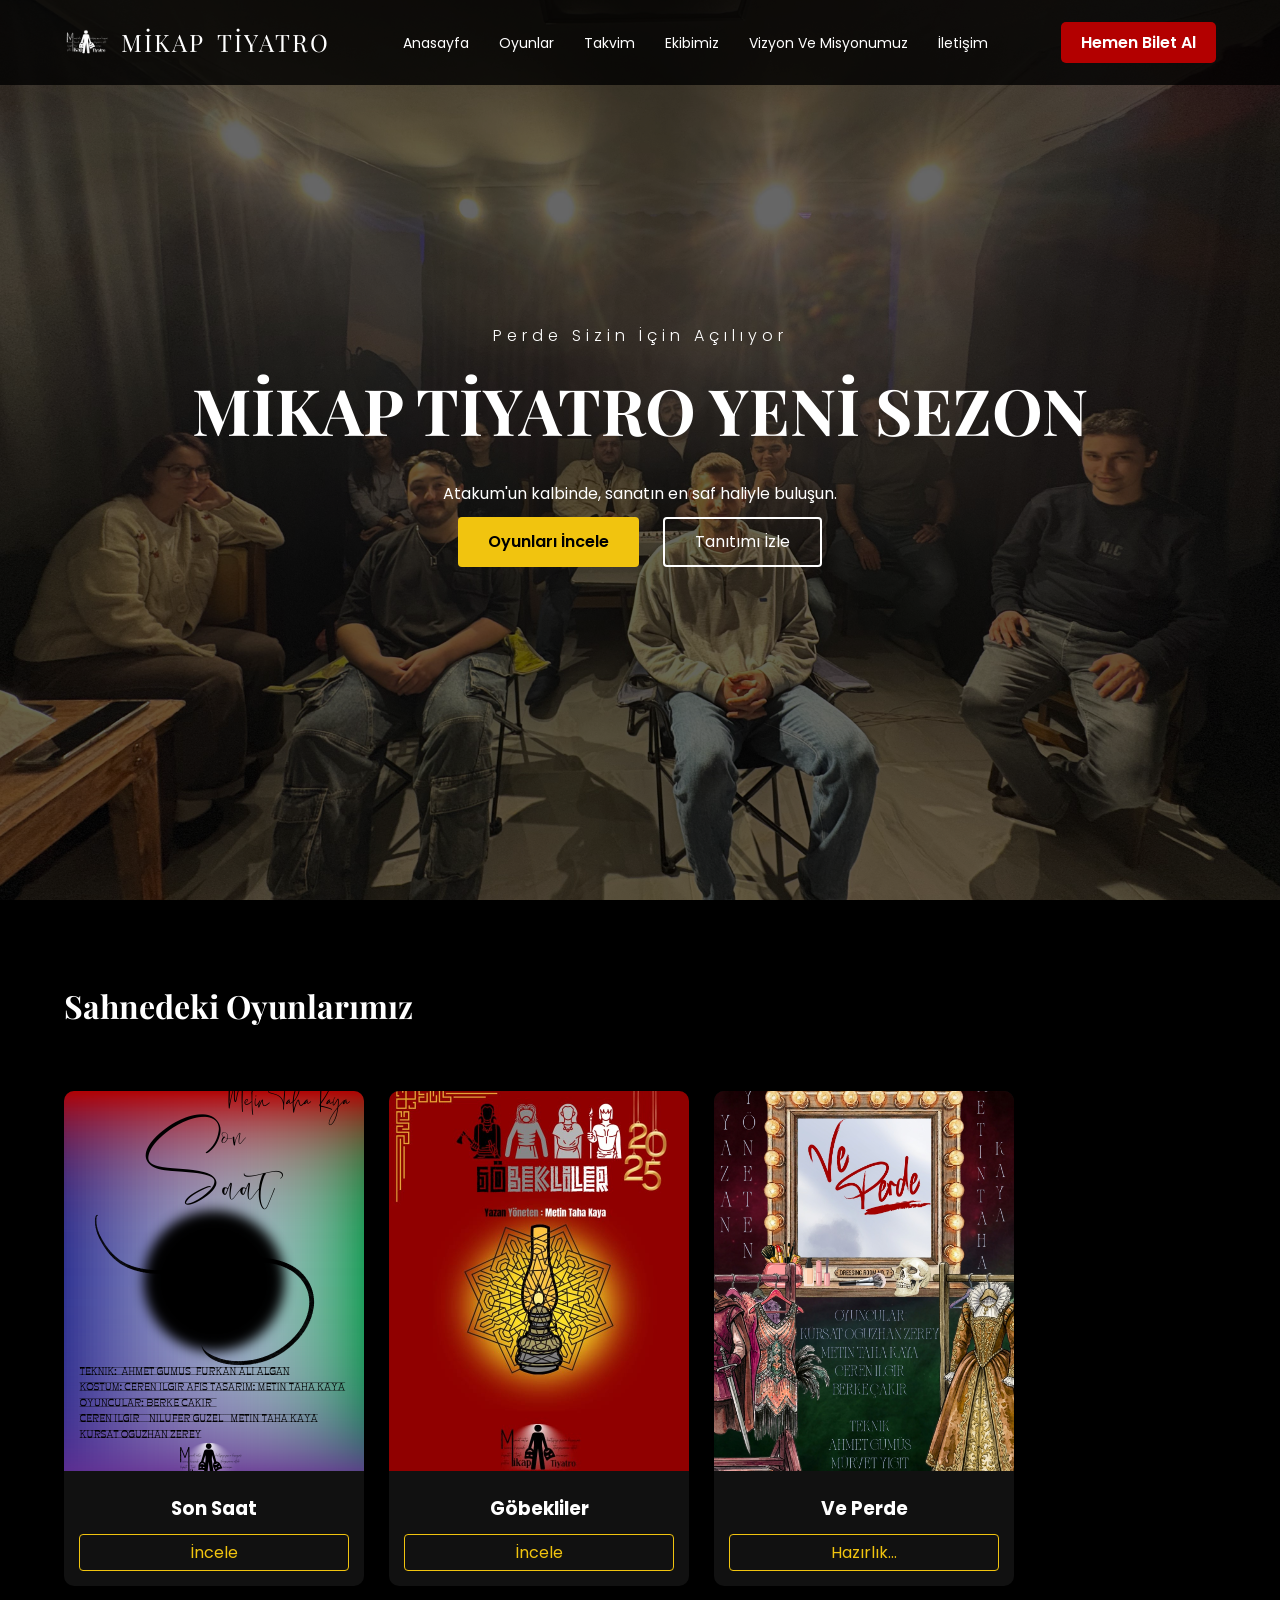
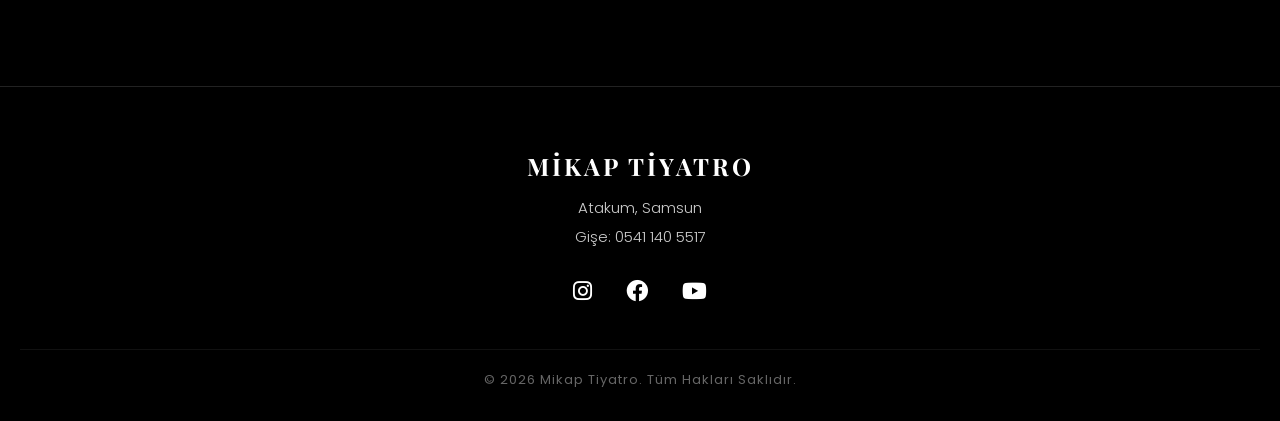
==== index.html @ 6a2a5370 "Add files via upload" ====
<!DOCTYPE html>
<html lang="tr">
<head>
    <link rel="icon" type="image/png" href="logo.jpeg">
    <meta charset="UTF-8">
    <meta name="viewport" content="width=device-width, initial-scale=1.0">
    <title>Mikap Tiyatro | Sahne Sizin</title>
    <link rel="stylesheet" href="style.css">

<link rel="stylesheet" href="style.css?v=1.2">
    <link href="https://fonts.googleapis.com/css2?family=Playfair+Display:wght@700&family=Poppins:wght@300;400;600&display=swap" rel="stylesheet">
<link rel="stylesheet" href="https://cdnjs.cloudflare.com/ajax/libs/font-awesome/6.0.0/css/all.min.css">
<link rel="manifest" href="manifest.json">
<meta name="theme-color" content="#b30000">

<script>
  if ('service worker' in navigator) {
    navigator.serviceWorker.register('sw.js');
  }
</script>
</head>
<body>

    <header>
        <nav class="navbar">
            <div class="logo">
    <img src="logo.png" alt="Mikap Tiyatro Logo" class="nav-logo">
    <span class="m-logo">MİKAP</span> <span>TİYATRO</span>
</div>
            <ul class="nav-links">
                <li><a href="#">Anasayfa</a></li>
                <li><a href="#oyunlar">Oyunlar</a></li>
                <li><a href="takvim.html">Takvim</a></li>
                <li><a href="ekip.html">Ekibimiz</a></li>
               <li><a href="misyon-vizyon.html">Vizyon Ve Misyonumuz</a></li>
                <li><a href="iletisim.html">İletişim</a></li>
            </ul>
            <a href="https://biletinial.com/tr-tr/tiyatro/son-saat" class="btn-ticket-red">Hemen Bilet Al</a>
        </nav>
    </header>

    <section class="hero">
    <div class="hero-slider">
        <div class="slide active" style="background-image: url('afis3.JPEG');"></div>
        <div class="slide" style="background-image: url('afis1.JPEG');"></div>
        <div class="slide" style="background-image: url('afis2.JPEG');"></div>
        <div class="slide" style="background-image: url('afis4.JPEG');"></div>
        <div class="slide" style="background-image: url('afis5.JPEG');"></div>
        
        <div class="slider-overlay"></div>
    </div>

    <div class="hero-content">
        <h4>Perde Sizin İçin Açılıyor</h4>
        <h1>MİKAP TİYATRO YENİ SEZON</h1>
        <p>Atakum'un kalbinde, sanatın en saf haliyle buluşun.</p>
        <div class="hero-btns">
            <a href="#oyunlar" class="btn-yellow">Oyunları İncele</a>
            <a href="https://www.youtube.com/watch?v=IDrZ6-iegOY" target="_blank" class="btn-outline">Tanıtımı İzle</a>
        </div>
    </div>
</section>

    <section id="oyunlar" class="plays-section">
        <h2>Sahnedeki Oyunlarımız</h2>
        <div class="plays-container">
            <div class="play-card">
                <img src="sonsaat.png" alt="Oyun Afişi">
                <div class="play-info">
                    <h3>Son Saat</h3>
                    <a href="oyun1.html" target="_blank" class="btn-buy">İncele</a>
                </div>
            </div>
            <div class="play-card">
                <img src="gobekliler.jpeg" alt="Oyun Afişi">
                <div class="play-info">
                    <h3>Göbekliler</h3>
                    <a href="oyun2.html" class="btn-buy">İncele</a>
                </div>
            </div>
             <div class="play-card">
                <img src="veperde.jpeg" alt="Oyun Afişi">
                <div class="play-info">
                    <h3>Ve Perde</h3>
                    <a href="#" class="btn-buy">Hazırlık...</a>
                </div>
            </div>
            </div>
    </section>
<footer class="main-footer">
    <div class="footer-content">
        <h2 class="footer-logo">MİKAP TİYATRO</h2>
        <p class="footer-location">Atakum, Samsun</p>
        <p class="footer-contact">Gişe: 0541 140 5517</p>
        
        <div class="social-icons">
            <a href="https://instagram.com/mikaptiyatro"><i class="fab fa-instagram"></i></a>
            <a href="#"><i class="fab fa-facebook"></i></a>
            <a href="https://www.youtube.com/channel/UChvmHVL0fiUs_D_U11OLJiw"><i class="fab fa-youtube"></i></a>
        </div>

        <div class="footer-bottom">
            <p>&copy; 2026 Mikap Tiyatro. Tüm Hakları Saklıdır.</p>
        </div>
    </div>
</footer>
<script>
    // Slider motorunu başlatalım
    const slides = document.querySelectorAll('.hero-slider .slide');
    let currentSlideIndex = 0;
    const slideIntervalTime = 5000; // Her 5 saniyede bir değişim

    function changeSlide() {
        // 1. Mevcut resmi sahneden çek (active sınıfını kaldır)
        slides[currentSlideIndex].classList.remove('active');
        
        // 2. Bir sonraki resmin sırasını belirle
        currentSlideIndex = (currentSlideIndex + 1) % slides.length;
        
        // 3. Yeni resmi sahneye al (active sınıfını ekle)
        slides[currentSlideIndex].classList.add('active');
    }

    // Zamanlayıcıyı kur
    if (slides.length > 0) {
        setInterval(changeSlide, slideIntervalTime);
    }
</script>
</body>
</html>
---- style.css ----
/* Genel Ayarlar */
* {
    margin: 0;
    padding: 0;
    box-sizing: border-box;
}

body {
    background-color: #000;
    color: #fff;
    font-family: 'Poppins', sans-serif;
    line-height: 1.6;
    overflow-x: hidden;
}

/* Navbar */
.navbar {
    display: flex;
    justify-content: space-between;
    align-items: center;
    padding: 20px 5%;
    position: fixed;
    width: 100%;
    top: 0;
    z-index: 1000;
    background: rgba(0, 0, 0, 0.8);
}

.logo {
    display: flex;
    align-items: center; /* Logo ve yazıyı dikeyde ortalar */
    gap: 12px; /* Logo ile yazı arasındaki boşluk */
    font-family: 'Playfair Display', serif;
    font-size: 24px;
    letter-spacing: 2px;
}

.nav-logo {
    height: 45px; /* Logonun büyüklüğünü buradan ayarlayabilirsin */
    width: auto; /* Oranı korur */
    object-fit: contain;
}

.logo span { color: #ffffff; } /* Kırmızı vurgu */

.nav-links {
    display: flex;
    list-style: none;
}

.nav-links li a {
    color: #fff;
    text-decoration: none;
    margin: 0 15px;
    font-size: 14px;
    transition: 0.3s;
}

.nav-links li a:hover { color: #f1c40f; }

.btn-ticket-red {
    background: #b30000;
    color: #fff;
    padding: 8px 20px;
    text-decoration: none;
    border-radius: 5px;
    font-weight: 600;
}

/* Hero Section */
/* --- GÜNCEL HERO SLIDER STİLLERİ --- */

.hero {
    position: relative;
    width: 100%;
    height: 100vh; /* Tam ekran yükseklik */
    display: flex;
    align-items: center;
    justify-content: center;
    text-align: center;
    overflow: hidden; /* Resim taşmalarını gizle */
    background-color: #000; /* Resim yüklenene kadar siyah */
}

/* Slider Kapsayıcısı */
.hero-slider {
    position: absolute;
    top: 0;
    left: 0;
    width: 100%;
    height: 100%;
    z-index: 1; 
}

/* Tekil Slider Resimleri */
.slide {
    position: absolute;
    top: 0;
    left: 0;
    width: 100%;
    height: 100%;
    background-size: cover;
    background-position: center;
    background-repeat: no-repeat;
    opacity: 0; /* Başlangıçta hepsi gizli */
    transition: opacity 1.5s ease-in-out; /* Yumuşak geçiş efekti */
}

/* Aktif Olan Resim (Görünür) */
.slide.active {
    opacity: 1;
}

/* Soluklaştırma / Karartma Overlay (Yazı Netliği İçin Kritik) */
.slider-overlay {
    position: absolute;
    top: 0;
    left: 0;
    width: 100%;
    height: 100%;
    background-color: rgba(0, 0, 0, 0.6);
    z-index: 2; 
}

/* Ön Plandaki İçerik */
.hero-content {
    position: relative;
    z-index: 3; 
    color: #fff;
    padding: 0 20px;
}
/* Diğer yazı ve buton stilleri aynı kalabilir... */

.hero-content h4 {
    font-weight: 300;
    letter-spacing: 5px;
    margin-bottom: 10px;
}

.hero-content h1 {
    font-family: 'Playfair Display', serif;
    font-size: clamp(2rem, 8vw, 4rem);
    margin-bottom: 20px;
}

.hero-btns .btn-yellow {
    background: #f1c40f;
    color: #000;
    padding: 12px 30px;
    text-decoration: none;
    font-weight: 600;
    display: inline-block;
    margin: 10px;
    border-radius: 4px;
}

.hero-btns .btn-outline {
    border: 2px solid #fff;
    color: #fff;
    padding: 10px 30px;
    text-decoration: none;
    display: inline-block;
    margin: 10px;
    border-radius: 4px;
}

.plays-container {
    display: flex;
    overflow-x: auto; /* Yatay kaydırmayı açar */
    scroll-snap-type: x mandatory; /* Kartların "tak" diye yerine oturmasını sağlar */
    gap: 20px;
    padding: 20px 0;
}

.play-card {
    scroll-snap-align: start; /* Kaydırırken kartın başında durur */
    flex: 0 0 300px; /* Kart genişliğini sabit tutar, sıkıştırmaz */
}

/* Oyunlar Bölümü (Yatay Kaydırma) */
.plays-section {
    padding: 80px 5%;
}

.plays-section h2 {
    font-family: 'Playfair Display', serif;
    margin-bottom: 40px;
    font-size: 32px;
}

.plays-container {
    display: flex;
    overflow-x: auto; /* Yatay kaydırma */
    gap: 25px;
    padding-bottom: 20px;
}

.plays-container::-webkit-scrollbar {
    height: 5px;
}

.plays-container::-webkit-scrollbar-thumb {
    background: #f1c40f;
    border-radius: 10px;
}

.play-card {
    min-width: 280px;
    background: #111;
    border-radius: 10px;
    overflow: hidden;
    transition: transform 0.3s;
}

.play-card:hover { transform: translateY(-10px); }

.play-card img {
    width: 100%;
    height: 380px;
    object-fit: cover;
}

.play-info {
    padding: 15px;
    text-align: center;
}

.btn-buy {
    display: block;
    margin-top: 10px;
    color: #f1c40f;
    text-decoration: none;
    border: 1px solid #f1c40f;
    padding: 5px;
    border-radius: 4px;
}

/* Mobil Uyumluluk */
@media (max-width: 768px) {
    .nav-links, .btn-ticket-red { display: none; } /* Mobil menü için JS gerekecek */
    .hero-content h1 { font-size: 2.5rem; }
}

/* Footer Tasarımı */
.main-footer {
    background-color: #000;
    color: #fff;
    padding: 60px 20px 30px;
    text-align: center;
    border-top: 1px solid #222; /* Hafif bir ayrım çizgisi */
}

.footer-logo {
    font-family: 'Playfair Display', serif;
    font-size: 24px;
    letter-spacing: 3px;
    margin-bottom: 10px;
}

.footer-location, .footer-contact {
    font-size: 15px;
    font-weight: 300;
    margin-bottom: 5px;
    color: #ccc;
}

.social-icons {
    margin: 25px 0;
}

.social-icons a {
    color: #fff;
    font-size: 22px;
    margin: 0 15px;
    transition: color 0.3s ease;
}

.social-icons a:hover {
    color: #f1c40f; /* Üzerine gelince sarı yanar */
}

.footer-bottom {
    margin-top: 40px;
    padding-top: 20px;
    border-top: 1px solid #111;
}

.footer-bottom p {
    font-size: 13px;
    color: #666;
    letter-spacing: 1px;
}

/* Küçük Ekranlar İçin Düzenleme */
@media (max-width: 600px) {
    .footer-logo { font-size: 20px; }
    .social-icons a { font-size: 18px; margin: 0 10px; }
}

/* Takvim Sayfası Özel Stilleri */

.page-header {
    height: 40vh;
    background: url('https://images.unsplash.com/photo-1507676184212-d03ab07a01bf?q=80&w=1920') center/cover;
    display: flex;
    align-items: center;
    justify-content: center;
    text-align: center;
    margin-top: 60px;
}

.header-overlay {
    background: rgba(0,0,0,0.7);
    width: 100%;
    height: 100%;
    display: flex;
    flex-direction: column;
    justify-content: center;
}

.page-header h1 {
    font-family: 'Playfair Display', serif;
    font-size: 3rem;
    color: #f1c40f;
}

.calendar-section {
    padding: 60px 10%;
    background: #050505;
}

.calendar-container {
    max-width: 900px;
    margin: 0 auto;
}

.calendar-item {
    display: flex;
    align-items: center;
    background: #111;
    margin-bottom: 20px;
    padding: 20px;
    border-radius: 8px;
    border-left: 4px solid #f1c40f;
    transition: 0.3s;
}

.calendar-item:hover {
    transform: scale(1.02);
    background: #1a1a1a;
}

.event-date {
    display: flex;
    flex-direction: column;
    align-items: center;
    min-width: 80px;
    border-right: 1px solid #333;
    margin-right: 30px;
}

.event-date .day {
    font-size: 32px;
    font-weight: 700;
    color: #f1c40f;
}

.event-date .month {
    font-size: 14px;
    letter-spacing: 2px;
    color: #888;
}

.event-details {
    flex-grow: 1;
}

.event-details h3 {
    font-family: 'Playfair Display', serif;
    font-size: 22px;
    margin-bottom: 5px;
}

.event-details p {
    font-size: 14px;
    color: #aaa;
}

.event-details i {
    color: #f1c40f;
    margin-right: 5px;
}

.btn-buy-small {
    background: #f1c40f;
    color: #000;
    text-decoration: none;
    padding: 8px 20px;
    border-radius: 4px;
    font-weight: 600;
    font-size: 14px;
}

.sold-out {
    color: #666;
    font-style: italic;
    border: 1px solid #333;
    padding: 8px 20px;
    border-radius: 4px;
}

.active-link {
    color: #f1c40f !important;
    border-bottom: 1px solid #f1c40f;
}

/* Mobil Düzenleme */
@media (max-width: 768px) {
    .calendar-item {
        flex-direction: column;
        text-align: center;
    }
    .event-date {
        border-right: none;
        border-bottom: 1px solid #333;
        margin-right: 0;
        margin-bottom: 15px;
        padding-bottom: 10px;
    }
    .event-action {
        margin-top: 20px;
        width: 100%;
    }
    .btn-buy-small {
        display: block;
    }
}

/* Canlı Saat Paneli Stilleri */
.live-clock {
    margin-top: 25px;
    padding: 15px;
    background: rgba(255, 255, 255, 0.05); /* Çok hafif şeffaf beyaz */
    border-radius: 12px;
    display: inline-block;
    backdrop-filter: blur(5px); /* Arka planı hafif bulandırır, premium durur */
    border: 1px solid rgba(241, 196, 15, 0.2);
}

#current-time {
    font-size: 2.5rem;
    font-weight: 600;
    color: #f1c40f; /* Mikap Altın Sarısı */
    letter-spacing: 3px;
    line-height: 1;
    text-shadow: 0 0 15px rgba(241, 196, 15, 0.4);
}

#current-date {
    font-size: 0.9rem;
    color: #fff;
    text-transform: uppercase;
    letter-spacing: 2px;
    margin-top: 8px;
    opacity: 0.8;
}

/* Mobilde saati biraz küçültelim */
@media (max-width: 768px) {
    #current-time { font-size: 1.8rem; }
    #current-date { font-size: 0.8rem; }
}

/* Ekip Sayfası Stilleri */

.team-section {
    padding: 80px 10%;
    background: #000;
}

.section-title {
    font-family: 'Playfair Display', serif;
    color: #f1c40f;
    font-size: 28px;
    margin: 40px 0 30px;
    padding-left: 15px;
    border-left: 4px solid #b30000; /* Kırmızı vurgu */
}

.team-grid {
    display: grid;
    grid-template-columns: repeat(auto-fill, minmax(250px, 1fr));
    gap: 30px;
}

.team-member {
    background: #111;
    border-radius: 10px;
    overflow: hidden;
    transition: 0.3s;
    text-align: center;
}

.member-img {
    position: relative;
    height: 320px;
    overflow: hidden;
}

.member-img img {
    width: 100%;
    height: 100%;
    object-fit: cover;
    transition: 0.5s;
    filter: grayscale(40%); /* Hafif sanatsal gri ton */
}

.team-member:hover .member-img img {
    transform: scale(1.1);
    filter: grayscale(0%); /* Üzerine gelince canlanır */
}

/* Fotoğraf Üzerindeki Sosyal Medya Katmanı */
.social-overlay {
    position: absolute;
    top: 0; left: 0;
    width: 100%; height: 100%;
    background: rgba(0, 0, 0, 0.6);
    display: flex;
    align-items: center;
    justify-content: center;
    opacity: 0;
    transition: 0.3s;
}

.member-img:hover .social-overlay {
    opacity: 1;
}

.social-overlay i {
    color: #f1c40f;
    font-size: 30px;
    transform: translateY(20px);
    transition: 0.4s;
}

.member-img:hover .social-overlay i {
    transform: translateY(0);
}

.member-info {
    padding: 20px;
}

.member-info h3 {
    font-family: 'Playfair Display', serif;
    font-size: 20px;
    margin-bottom: 5px;
}

.member-info span {
    font-size: 14px;
    color: #888;
    text-transform: uppercase;
    letter-spacing: 1px;
}

/* Başlık Görseli için Özel Arka Plan */
.team-header {
    background: url('https://images.unsplash.com/photo-1511671782779-c97d3d27a1d4?q=80&w=1920') center/cover !important;
}

/* Galeri Filtreleme Stilleri */
.filter-wrapper {
    text-align: center;
    margin: 40px 0;
}

.filter-btn {
    background: transparent;
    border: 1px solid #333;
    color: #fff;
    padding: 10px 25px;
    margin: 5px;
    cursor: pointer;
    font-family: 'Poppins', sans-serif;
    transition: 0.3s;
    border-radius: 30px;
    font-size: 14px;
}

.filter-btn.active, .filter-btn:hover {
    background: #f1c40f;
    color: #000;
    border-color: #f1c40f;
}

.gallery-grid {
    display: grid;
    grid-template-columns: repeat(auto-fill, minmax(300px, 1fr));
    gap: 20px;
    padding: 0 10%;
    margin-bottom: 80px;
}

.gallery-item {
    position: relative;
    overflow: hidden;
    border-radius: 8px;
    height: 250px;
    transition: opacity 0.4s ease;
}

.gallery-item img {
    width: 100%;
    height: 100%;
    object-fit: cover;
    transition: 0.5s;
    cursor: pointer;
}

.gallery-item:hover img {
    transform: scale(1.1);
}

/* Sayfa Başlığı Arka Planı */
.gallery-header {
    background: url('https://images.unsplash.com/photo-1492684223066-81342ee5ff30?q=80&w=1920') center/cover !important;
}
/* Lightbox Genel Kutu */
.lightbox {
    display: none; /* Başlangıçta gizli */
    position: fixed;
    z-index: 9999;
    top: 0; left: 0;
    width: 100%; height: 100%;
    background: rgba(0, 0, 0, 0.95); /* Çok koyu arka plan */
    align-items: center;
    justify-content: center;
    backdrop-filter: blur(10px);
}

.lightbox-content {
    max-width: 80%;
    max-height: 80%;
    display: flex;
    justify-content: center;
}

.lightbox-content img {
    width: 100%;
    height: auto;
    object-fit: contain;
    border: 3px solid #f1c40f; /* Altın çerçeve */
    box-shadow: 0 0 30px rgba(0,0,0,0.5);
}

/* Kapatma Butonu */
.close-btn {
    position: absolute;
    top: 30px; right: 40px;
    color: #fff;
    font-size: 50px;
    cursor: pointer;
    transition: 0.3s;
}

.close-btn:hover { color: #f1c40f; }

/* Sağ-Sol Navigasyon Butonları */
.nav-btn {
    position: absolute;
    background: rgba(255, 255, 255, 0.1);
    color: white;
    border: none;
    padding: 20px;
    font-size: 30px;
    cursor: pointer;
    border-radius: 50%;
    transition: 0.3s;
}

.nav-btn:hover { background: #f1c40f; color: #000; }

.prev { left: 5%; }
.next { right: 5%; }

/* Mobilde butonları küçült */
@media (max-width: 768px) {
    .nav-btn { padding: 10px; font-size: 20px; }
    .lightbox-content { max-width: 95%; }
}
/* İLETİŞİM SAYFASI TAMİR EDİLMİŞ VE ŞIK VERSİYON */
.contact-main {
    padding: 120px 8% 80px;
    background: #000;
    min-height: 100vh;
}

.contact-header {
    text-align: center;
    margin-bottom: 50px;
}

.contact-header h1 {
    font-family: 'Playfair Display', serif;
    font-size: 2.2rem;
    color: #fff;
    letter-spacing: 2px;
}

.contact-container {
    display: grid; /* Flex yerine Grid kullanarak daha kontrollü bir hizalama sağlıyoruz */
    grid-template-columns: 1.2fr 1fr;
    gap: 60px;
    max-width: 1100px;
    margin: 0 auto;
    align-items: start;
}

/* Form Kartı Tamiri */
.contact-form-card {
    background: #111;
    padding: 35px;
    border-radius: 15px;
    border: 1px solid #222;
}

.contact-form-card h2 {
    color: #f1c40f;
    font-size: 1.5rem;
    margin-bottom: 25px;
    font-family: 'Playfair Display', serif;
}

/* Etiketlerin ve Inputların Üst Üste Düzgün Durması İçin */
.form-group {
    margin-bottom: 20px;
    display: flex;
    flex-direction: column; /* Etiket üstte, kutu altta olacak şekilde zorluyoruz */
    text-align: left;
}

.form-group label {
    font-size: 13px;
    color: #f1c40f;
    margin-bottom: 8px;
    font-weight: 500;
    letter-spacing: 0.5px;
}

.form-group input, 
.form-group textarea {
    width: 100%;
    padding: 12px;
    background: #050505;
    border: 1px solid #333;
    border-radius: 6px;
    color: #fff;
    font-family: 'Poppins', sans-serif;
    box-sizing: border-box; /* Padding'in kutuyu büyütmesini engeller */
}

.btn-send {
    width: 100%;
    padding: 14px;
    background: #ff1e56;
    color: #fff;
    border: none;
    border-radius: 6px;
    font-weight: 600;
    cursor: pointer;
    transition: 0.3s;
    text-transform: uppercase;
}

/* Sağ Panel Bilgiler */
.contact-info-panel {
    display: flex;
    flex-direction: column;
    gap: 25px;
}

.info-item {
    display: flex;
    gap: 15px;
}

.info-item i {
    color: #f1c40f;
    font-size: 20px;
}

.info-item h3 {
    font-size: 16px;
    color: #fff;
    margin-bottom: 4px;
}

.info-item p {
    color: #888;
    font-size: 14px;
}

/* Harita Tamiri */
.map-container {
    margin-top: 20px;
    border-radius: 12px;
    overflow: hidden;
    height: 280px;
    border: 1px solid #222;
}

/* Mobil İçin Otomatik Düzenleme */
@media (max-width: 850px) {
    .contact-container {
        grid-template-columns: 1fr;
        gap: 40px;
    }
}

/* --- MOBİL İÇİN KATMANLI GÖRÜNÜM (MAX 768PX) --- */
@media (max-width: 768px) {
    .navbar {
        flex-direction: column; /* Logo üstte, menü altta olsun */
        padding: 10px;
        gap: 10px;
        height: auto;
    }

    .nav-links {
        display: flex;
        flex-wrap: wrap; /* Sığmayan linkleri (İletişim gibi) alt satıra atar */
        justify-content: center;
        gap: 10px;
        padding: 0;
        width: 100%;
    }

    .nav-links li {
        margin: 0;
    }

    .nav-links a {
        font-size: 13px; /* Linkleri biraz küçülterek sığmalarını kolaylaştırdık */
    }

    /* Hemen Bilet Al Butonu */
    .btn-ticket.red {
        width: 90%; /* Mobilde geniş ve basması kolay */
        text-align: center;
        padding: 12px 0;
        margin: 0 auto;
        font-size: 16px;
    }

    /* Önceki hamburger menü ikonunu gizleyelim (artık ihtiyacımız yok) */
    .menu-toggle {
        display: none !important;
    }
}

/* --- MOBİL TAMİR KİTİ (MAX 768PX) --- */
@media (max-width: 768px) {
    
    /* 1. NAVBAR VE MENÜ TAMİRİ */
    .navbar {
        flex-direction: column; /* Logo üstte, menü altta olsun */
        padding: 10px;
        gap: 10px;
        height: auto;
    }

    .nav-links {
        display: flex;
        flex-wrap: wrap; /* Sığmayan linkleri (İletişim gibi) alt satıra atar */
        justify-content: center;
        gap: 10px;
        padding: 0;
        width: 100%;
    }

    .nav-links a {
        font-size: 13px; /* Linkleri biraz küçülterek sığmalarını kolaylaştırdık */
    }

    /* 2. İLETİŞİM SAYFASI TAŞMA TAMİRİ */
    .contact-main {
        padding: 80px 15px 40px; /* Yanlardaki %8'lik boşluğu %15px'e düşürdük */
    }

    .contact-container {
        /* Videodaki o iki sütunlu yapıyı TEK SÜTUNA düşürüyoruz */
        grid-template-columns: 1fr !important; 
        gap: 30px;
        width: 100%;
    }

    .contact-form-card {
        padding: 20px; /* İç boşluğu daralttık */
        width: 100%;
        margin: 0;
    }

    /* Input ve butonların kutudan taşmasını engelleyelim */
    input, textarea, .btn-submit {
        width: 100% !important;
        max-width: 100%;
        box-sizing: border-box; /* Önemli: Padding'i genişliğe dahil eder */
    }

    .contact-header h1 {
        font-size: 1.8rem;
        margin-bottom: 20px;
    }
}

/* --- MİSYON VİZYON ÖZEL STİLLER --- */
.mv-hero {
    height: 40vh;
    background: linear-gradient(rgba(0,0,0,0.7), rgba(0,0,0,0.7)), url('afis1.jpg'); /* Arka plana şık bir oyun görseli koyabilirsin */
    background-size: cover;
    background-position: center;
    display: flex;
    align-items: center;
    justify-content: center;
    text-align: center;
    padding-top: 80px;
}

.mv-hero h1 {
    font-family: 'Playfair Display', serif;
    font-size: 3rem;
    color: #f1c40f; /* Altın sarısı tonu */
    margin-bottom: 10px;
}

.mv-section {
    padding: 80px 8%;
    background: #000;
}

.mv-container {
    display: grid;
    grid-template-columns: 1fr 1fr;
    gap: 40px;
    margin-bottom: 60px;
}

.mv-card {
    background: #111;
    padding: 40px;
    border-radius: 15px;
    border: 1px solid #222;
    transition: transform 0.3s ease;
}

.mv-card:hover {
    transform: translateY(-10px);
    border-color: #b30000; /* Kırmızı vurgu */
}

.mv-icon {
    font-size: 3rem;
    margin-bottom: 20px;
}

.mv-card h2 {
    font-family: 'Playfair Display', serif;
    color: #fff;
    margin-bottom: 15px;
    font-size: 1.8rem;
}

.mv-card p {
    color: #ccc;
    line-height: 1.8;
}

/* Değerlerimiz Grid */
.values-grid {
    display: grid;
    grid-template-columns: repeat(3, 1fr);
    gap: 20px;
    border-top: 1px solid #222;
    padding-top: 60px;
    text-align: center;
}

.value-item h3 {
    color: #f1c40f;
    margin-bottom: 10px;
}

.value-item p {
    font-size: 0.9rem;
    color: #999;
}

/* --- MOBİL UYUMLULUK --- */
@media (max-width: 768px) {
    .mv-container, .values-grid {
        grid-template-columns: 1fr;
    }
    
    .mv-hero h1 {
        font-size: 2rem;
    }
    
    .mv-section {
        padding: 40px 15px;
    }
}
/* AFİŞ TEMALI ÖZEL STİLLER */
.poster-body {
    background-color: #000;
    /* Mavi ve Altın Spot Işığı Efekti */
    background-image: 
        radial-gradient(circle at top left, rgba(241, 196, 15, 0.15), transparent 40%),
        radial-gradient(circle at top right, rgba(52, 152, 219, 0.15), transparent 40%);
    color: #fff;
    margin: 0;
    font-family: 'Poppins', sans-serif;
    text-align: center;
    min-height: 100vh;
    display: flex;
    flex-direction: column;
}

/* Üst Logo Barı */
.poster-header {
    border-bottom: 2px solid #f1c40f;
    padding: 20px 0;
    background: linear-gradient(to bottom, #111, #000);
}

.poster-logo-container {
    display: flex;
    align-items: center;
    justify-content: center;
    gap: 15px;
}

.poster-logo-img {
    height: 60px;
}

.poster-brand h1 {
    font-family: 'Playfair Display', serif;
    font-size: 1.8rem;
    color: #fff;
    margin: 0;
    letter-spacing: 2px;
}

.poster-brand span {
    color: #aaa;
    font-size: 0.9rem;
    letter-spacing: 4px;
}

/* Başlık ve Yazılar */
.poster-content {
    flex: 1;
    padding: 50px 15px;
}

.gradient-text {
    font-family: 'Playfair Display', serif;
    font-size: 2.5rem;
    background: linear-gradient(to right, #3498db, #f1c40f);
    -webkit-background-clip: text;
    -webkit-text-fill-color: transparent;
    margin-bottom: 5px;
}

.underline {
    width: 200px;
    height: 3px;
    background: #3498db;
    margin: 0 auto 40px;
}

.poster-section {
    margin-bottom: 50px;
    max-width: 800px;
    margin-left: auto;
    margin-right: auto;
}

.gold-title {
    color: #f1c40f;
    font-family: 'Playfair Display', serif;
    font-size: 1.8rem;
    text-decoration: underline;
    margin-bottom: 20px;
}

.gold-text {
    color: #f1c40f;
    font-weight: 600;
    font-size: 1.4rem;
    line-height: 1.6;
    letter-spacing: 1px;
    text-transform: uppercase; /* Afişteki o sert duruş için */
}

/* Alt Bar */
.poster-footer {
    background: #000;
    padding: 20px;
    border-top: 1px solid #333;
    color: #f1c40f;
    font-weight: bold;
    letter-spacing: 1px;
}

.footer-link {
    color: #f1c40f;
    text-decoration: none;
    border-bottom: 1px solid #f1c40f;
}

/* Mobilde yazıları biraz küçültelim */
@media (max-width: 768px) {
    .gradient-text { font-size: 1.8rem; }
    .gold-text { font-size: 1.1rem; }
    .poster-brand h1 { font-size: 1.4rem; }
}

/* OYUN DETAY SAYFASI ÖZEL STİLLERİ */
.play-detail-section {
    padding: 120px 8% 80px;
    background-color: #000;
    min-height: 80vh;
}

.detail-container {
    display: flex;
    gap: 60px;
    max-width: 1200px;
    margin: 0 auto;
    align-items: flex-start;
}

.detail-left {
    flex: 1;
    max-width: 450px;
}

.detail-poster {
    width: 100%;
    border-radius: 15px;
    box-shadow: 0 10px 30px rgba(0,0,0,0.5);
    border: 1px solid #333;
}

.detail-right {
    flex: 1.5;
    color: #fff;
}

.play-genre {
    color: #f1c40f; /* Altın sarısı */
    text-transform: uppercase;
    letter-spacing: 2px;
    font-size: 0.9rem;
    font-weight: 600;
}

.play-title {
    font-family: 'Playfair Display', serif;
    font-size: 3.5rem;
    margin: 10px 0 25px;
}

.play-meta {
    display: flex;
    gap: 30px;
    margin-bottom: 30px;
    color: #ccc;
    font-size: 1rem;
}

.meta-item i {
    color: #f1c40f;
    margin-right: 8px;
}

.play-description h3 {
    font-family: 'Playfair Display', serif;
    font-size: 1.5rem;
    margin-bottom: 15px;
    border-bottom: 1px solid #333;
    padding-bottom: 10px;
}

.play-description p {
    line-height: 1.8;
    color: #ddd;
    margin-bottom: 20px;
}

.detail-actions {
    display: flex;
    gap: 20px;
    margin-top: 40px;
}

.btn-buy-large {
    background-color: #b30000;
    color: white;
    padding: 15px 40px;
    text-decoration: none;
    border-radius: 5px;
    font-weight: bold;
    transition: 0.3s;
}

.btn-buy-large:hover {
    background-color: #ff0000;
    transform: translateY(-3px);
}

.btn-secondary {
    border: 1px solid #fff;
    color: white;
    padding: 15px 40px;
    text-decoration: none;
    border-radius: 5px;
    transition: 0.3s;
}

.btn-secondary:hover {
    background: #fff;
    color: #000;
}

/* MOBİL UYUMLULUK */
@media (max-width: 768px) {
    .detail-container {
        flex-direction: column;
        gap: 30px;
    }
    
    .detail-left {
        max-width: 100%;
    }

    .play-title {
        font-size: 2.5rem;
    }

    .play-meta {
        flex-wrap: wrap;
        gap: 15px;
    }

    .detail-actions {
        flex-direction: column;
    }
    
    .btn-buy-large, .btn-secondary {
        text-align: center;
    }
}
/* MİSYON VİZYON SAYFASI YENİ TASARIM */
.mv-poster-page {
    background-color: #000;
    /* Hafif Mavi ve Altın Spot Efekti */
    background-image: 
        radial-gradient(circle at 10% 20%, rgba(241, 196, 15, 0.08) 0%, transparent 40%),
        radial-gradient(circle at 90% 80%, rgba(52, 152, 219, 0.08) 0%, transparent 40%);
    min-height: 90vh;
    padding: 140px 10% 80px;
    display: flex;
    flex-direction: column;
    align-items: center;
    text-align: center;
}

.mv-main-title {
    font-family: 'Playfair Display', serif;
    font-size: 3rem;
    letter-spacing: 5px;
    color: #fff;
    margin-bottom: 10px;
    background: linear-gradient(to right, #3498db, #f1c40f);
    -webkit-background-clip: text;
    -webkit-text-fill-color: transparent;
}

.mv-line {
    width: 150px;
    height: 3px;
    background: #3498db;
    margin: 0 auto 60px;
}

.mv-content-grid {
    display: flex;
    flex-direction: column;
    gap: 60px;
    max-width: 900px;
}

.mv-box {
    border: 1px solid rgba(241, 196, 15, 0.2);
    padding: 40px;
    border-radius: 2px; /* Keskin köşeler daha kurumsal durur */
    background: rgba(17, 17, 17, 0.5);
    transition: 0.4s;
}

.mv-box:hover {
    border-color: #f1c40f;
    box-shadow: 0 0 20px rgba(241, 196, 15, 0.1);
}

.mv-sub-title {
    font-family: 'Playfair Display', serif;
    color: #f1c40f;
    font-size: 1.8rem;
    margin-bottom: 20px;
    text-decoration: underline;
    text-underline-offset: 10px;
}

.mv-text {
    font-size: 1.3rem;
    line-height: 1.8;
    color: #f1c40f; /* Afişteki o sarı tonu */
    font-weight: 500;
    text-transform: uppercase; /* İlk tasarımındaki sert duruş */
    letter-spacing: 1px;
}

/* MOBİL TAMİR */
@media (max-width: 768px) {
    .mv-poster-page { padding: 120px 20px 60px; }
    .mv-main-title { font-size: 2rem; }
    .mv-text { font-size: 1.1rem; }
    .mv-box { padding: 25px; }
}
---- style.css ----
/* Genel Ayarlar */
* {
    margin: 0;
    padding: 0;
    box-sizing: border-box;
}

body {
    background-color: #000;
    color: #fff;
    font-family: 'Poppins', sans-serif;
    line-height: 1.6;
    overflow-x: hidden;
}

/* Navbar */
.navbar {
    display: flex;
    justify-content: space-between;
    align-items: center;
    padding: 20px 5%;
    position: fixed;
    width: 100%;
    top: 0;
    z-index: 1000;
    background: rgba(0, 0, 0, 0.8);
}

.logo {
    display: flex;
    align-items: center; /* Logo ve yazıyı dikeyde ortalar */
    gap: 12px; /* Logo ile yazı arasındaki boşluk */
    font-family: 'Playfair Display', serif;
    font-size: 24px;
    letter-spacing: 2px;
}

.nav-logo {
    height: 45px; /* Logonun büyüklüğünü buradan ayarlayabilirsin */
    width: auto; /* Oranı korur */
    object-fit: contain;
}

.logo span { color: #ffffff; } /* Kırmızı vurgu */

.nav-links {
    display: flex;
    list-style: none;
}

.nav-links li a {
    color: #fff;
    text-decoration: none;
    margin: 0 15px;
    font-size: 14px;
    transition: 0.3s;
}

.nav-links li a:hover { color: #f1c40f; }

.btn-ticket-red {
    background: #b30000;
    color: #fff;
    padding: 8px 20px;
    text-decoration: none;
    border-radius: 5px;
    font-weight: 600;
}

/* Hero Section */
/* --- GÜNCEL HERO SLIDER STİLLERİ --- */

.hero {
    position: relative;
    width: 100%;
    height: 100vh; /* Tam ekran yükseklik */
    display: flex;
    align-items: center;
    justify-content: center;
    text-align: center;
    overflow: hidden; /* Resim taşmalarını gizle */
    background-color: #000; /* Resim yüklenene kadar siyah */
}

/* Slider Kapsayıcısı */
.hero-slider {
    position: absolute;
    top: 0;
    left: 0;
    width: 100%;
    height: 100%;
    z-index: 1; 
}

/* Tekil Slider Resimleri */
.slide {
    position: absolute;
    top: 0;
    left: 0;
    width: 100%;
    height: 100%;
    background-size: cover;
    background-position: center;
    background-repeat: no-repeat;
    opacity: 0; /* Başlangıçta hepsi gizli */
    transition: opacity 1.5s ease-in-out; /* Yumuşak geçiş efekti */
}

/* Aktif Olan Resim (Görünür) */
.slide.active {
    opacity: 1;
}

/* Soluklaştırma / Karartma Overlay (Yazı Netliği İçin Kritik) */
.slider-overlay {
    position: absolute;
    top: 0;
    left: 0;
    width: 100%;
    height: 100%;
    background-color: rgba(0, 0, 0, 0.6);
    z-index: 2; 
}

/* Ön Plandaki İçerik */
.hero-content {
    position: relative;
    z-index: 3; 
    color: #fff;
    padding: 0 20px;
}
/* Diğer yazı ve buton stilleri aynı kalabilir... */

.hero-content h4 {
    font-weight: 300;
    letter-spacing: 5px;
    margin-bottom: 10px;
}

.hero-content h1 {
    font-family: 'Playfair Display', serif;
    font-size: clamp(2rem, 8vw, 4rem);
    margin-bottom: 20px;
}

.hero-btns .btn-yellow {
    background: #f1c40f;
    color: #000;
    padding: 12px 30px;
    text-decoration: none;
    font-weight: 600;
    display: inline-block;
    margin: 10px;
    border-radius: 4px;
}

.hero-btns .btn-outline {
    border: 2px solid #fff;
    color: #fff;
    padding: 10px 30px;
    text-decoration: none;
    display: inline-block;
    margin: 10px;
    border-radius: 4px;
}

.plays-container {
    display: flex;
    overflow-x: auto; /* Yatay kaydırmayı açar */
    scroll-snap-type: x mandatory; /* Kartların "tak" diye yerine oturmasını sağlar */
    gap: 20px;
    padding: 20px 0;
}

.play-card {
    scroll-snap-align: start; /* Kaydırırken kartın başında durur */
    flex: 0 0 300px; /* Kart genişliğini sabit tutar, sıkıştırmaz */
}

/* Oyunlar Bölümü (Yatay Kaydırma) */
.plays-section {
    padding: 80px 5%;
}

.plays-section h2 {
    font-family: 'Playfair Display', serif;
    margin-bottom: 40px;
    font-size: 32px;
}

.plays-container {
    display: flex;
    overflow-x: auto; /* Yatay kaydırma */
    gap: 25px;
    padding-bottom: 20px;
}

.plays-container::-webkit-scrollbar {
    height: 5px;
}

.plays-container::-webkit-scrollbar-thumb {
    background: #f1c40f;
    border-radius: 10px;
}

.play-card {
    min-width: 280px;
    background: #111;
    border-radius: 10px;
    overflow: hidden;
    transition: transform 0.3s;
}

.play-card:hover { transform: translateY(-10px); }

.play-card img {
    width: 100%;
    height: 380px;
    object-fit: cover;
}

.play-info {
    padding: 15px;
    text-align: center;
}

.btn-buy {
    display: block;
    margin-top: 10px;
    color: #f1c40f;
    text-decoration: none;
    border: 1px solid #f1c40f;
    padding: 5px;
    border-radius: 4px;
}

/* Mobil Uyumluluk */
@media (max-width: 768px) {
    .nav-links, .btn-ticket-red { display: none; } /* Mobil menü için JS gerekecek */
    .hero-content h1 { font-size: 2.5rem; }
}

/* Footer Tasarımı */
.main-footer {
    background-color: #000;
    color: #fff;
    padding: 60px 20px 30px;
    text-align: center;
    border-top: 1px solid #222; /* Hafif bir ayrım çizgisi */
}

.footer-logo {
    font-family: 'Playfair Display', serif;
    font-size: 24px;
    letter-spacing: 3px;
    margin-bottom: 10px;
}

.footer-location, .footer-contact {
    font-size: 15px;
    font-weight: 300;
    margin-bottom: 5px;
    color: #ccc;
}

.social-icons {
    margin: 25px 0;
}

.social-icons a {
    color: #fff;
    font-size: 22px;
    margin: 0 15px;
    transition: color 0.3s ease;
}

.social-icons a:hover {
    color: #f1c40f; /* Üzerine gelince sarı yanar */
}

.footer-bottom {
    margin-top: 40px;
    padding-top: 20px;
    border-top: 1px solid #111;
}

.footer-bottom p {
    font-size: 13px;
    color: #666;
    letter-spacing: 1px;
}

/* Küçük Ekranlar İçin Düzenleme */
@media (max-width: 600px) {
    .footer-logo { font-size: 20px; }
    .social-icons a { font-size: 18px; margin: 0 10px; }
}

/* Takvim Sayfası Özel Stilleri */

.page-header {
    height: 40vh;
    background: url('https://images.unsplash.com/photo-1507676184212-d03ab07a01bf?q=80&w=1920') center/cover;
    display: flex;
    align-items: center;
    justify-content: center;
    text-align: center;
    margin-top: 60px;
}

.header-overlay {
    background: rgba(0,0,0,0.7);
    width: 100%;
    height: 100%;
    display: flex;
    flex-direction: column;
    justify-content: center;
}

.page-header h1 {
    font-family: 'Playfair Display', serif;
    font-size: 3rem;
    color: #f1c40f;
}

.calendar-section {
    padding: 60px 10%;
    background: #050505;
}

.calendar-container {
    max-width: 900px;
    margin: 0 auto;
}

.calendar-item {
    display: flex;
    align-items: center;
    background: #111;
    margin-bottom: 20px;
    padding: 20px;
    border-radius: 8px;
    border-left: 4px solid #f1c40f;
    transition: 0.3s;
}

.calendar-item:hover {
    transform: scale(1.02);
    background: #1a1a1a;
}

.event-date {
    display: flex;
    flex-direction: column;
    align-items: center;
    min-width: 80px;
    border-right: 1px solid #333;
    margin-right: 30px;
}

.event-date .day {
    font-size: 32px;
    font-weight: 700;
    color: #f1c40f;
}

.event-date .month {
    font-size: 14px;
    letter-spacing: 2px;
    color: #888;
}

.event-details {
    flex-grow: 1;
}

.event-details h3 {
    font-family: 'Playfair Display', serif;
    font-size: 22px;
    margin-bottom: 5px;
}

.event-details p {
    font-size: 14px;
    color: #aaa;
}

.event-details i {
    color: #f1c40f;
    margin-right: 5px;
}

.btn-buy-small {
    background: #f1c40f;
    color: #000;
    text-decoration: none;
    padding: 8px 20px;
    border-radius: 4px;
    font-weight: 600;
    font-size: 14px;
}

.sold-out {
    color: #666;
    font-style: italic;
    border: 1px solid #333;
    padding: 8px 20px;
    border-radius: 4px;
}

.active-link {
    color: #f1c40f !important;
    border-bottom: 1px solid #f1c40f;
}

/* Mobil Düzenleme */
@media (max-width: 768px) {
    .calendar-item {
        flex-direction: column;
        text-align: center;
    }
    .event-date {
        border-right: none;
        border-bottom: 1px solid #333;
        margin-right: 0;
        margin-bottom: 15px;
        padding-bottom: 10px;
    }
    .event-action {
        margin-top: 20px;
        width: 100%;
    }
    .btn-buy-small {
        display: block;
    }
}

/* Canlı Saat Paneli Stilleri */
.live-clock {
    margin-top: 25px;
    padding: 15px;
    background: rgba(255, 255, 255, 0.05); /* Çok hafif şeffaf beyaz */
    border-radius: 12px;
    display: inline-block;
    backdrop-filter: blur(5px); /* Arka planı hafif bulandırır, premium durur */
    border: 1px solid rgba(241, 196, 15, 0.2);
}

#current-time {
    font-size: 2.5rem;
    font-weight: 600;
    color: #f1c40f; /* Mikap Altın Sarısı */
    letter-spacing: 3px;
    line-height: 1;
    text-shadow: 0 0 15px rgba(241, 196, 15, 0.4);
}

#current-date {
    font-size: 0.9rem;
    color: #fff;
    text-transform: uppercase;
    letter-spacing: 2px;
    margin-top: 8px;
    opacity: 0.8;
}

/* Mobilde saati biraz küçültelim */
@media (max-width: 768px) {
    #current-time { font-size: 1.8rem; }
    #current-date { font-size: 0.8rem; }
}

/* Ekip Sayfası Stilleri */

.team-section {
    padding: 80px 10%;
    background: #000;
}

.section-title {
    font-family: 'Playfair Display', serif;
    color: #f1c40f;
    font-size: 28px;
    margin: 40px 0 30px;
    padding-left: 15px;
    border-left: 4px solid #b30000; /* Kırmızı vurgu */
}

.team-grid {
    display: grid;
    grid-template-columns: repeat(auto-fill, minmax(250px, 1fr));
    gap: 30px;
}

.team-member {
    background: #111;
    border-radius: 10px;
    overflow: hidden;
    transition: 0.3s;
    text-align: center;
}

.member-img {
    position: relative;
    height: 320px;
    overflow: hidden;
}

.member-img img {
    width: 100%;
    height: 100%;
    object-fit: cover;
    transition: 0.5s;
    filter: grayscale(40%); /* Hafif sanatsal gri ton */
}

.team-member:hover .member-img img {
    transform: scale(1.1);
    filter: grayscale(0%); /* Üzerine gelince canlanır */
}

/* Fotoğraf Üzerindeki Sosyal Medya Katmanı */
.social-overlay {
    position: absolute;
    top: 0; left: 0;
    width: 100%; height: 100%;
    background: rgba(0, 0, 0, 0.6);
    display: flex;
    align-items: center;
    justify-content: center;
    opacity: 0;
    transition: 0.3s;
}

.member-img:hover .social-overlay {
    opacity: 1;
}

.social-overlay i {
    color: #f1c40f;
    font-size: 30px;
    transform: translateY(20px);
    transition: 0.4s;
}

.member-img:hover .social-overlay i {
    transform: translateY(0);
}

.member-info {
    padding: 20px;
}

.member-info h3 {
    font-family: 'Playfair Display', serif;
    font-size: 20px;
    margin-bottom: 5px;
}

.member-info span {
    font-size: 14px;
    color: #888;
    text-transform: uppercase;
    letter-spacing: 1px;
}

/* Başlık Görseli için Özel Arka Plan */
.team-header {
    background: url('https://images.unsplash.com/photo-1511671782779-c97d3d27a1d4?q=80&w=1920') center/cover !important;
}

/* Galeri Filtreleme Stilleri */
.filter-wrapper {
    text-align: center;
    margin: 40px 0;
}

.filter-btn {
    background: transparent;
    border: 1px solid #333;
    color: #fff;
    padding: 10px 25px;
    margin: 5px;
    cursor: pointer;
    font-family: 'Poppins', sans-serif;
    transition: 0.3s;
    border-radius: 30px;
    font-size: 14px;
}

.filter-btn.active, .filter-btn:hover {
    background: #f1c40f;
    color: #000;
    border-color: #f1c40f;
}

.gallery-grid {
    display: grid;
    grid-template-columns: repeat(auto-fill, minmax(300px, 1fr));
    gap: 20px;
    padding: 0 10%;
    margin-bottom: 80px;
}

.gallery-item {
    position: relative;
    overflow: hidden;
    border-radius: 8px;
    height: 250px;
    transition: opacity 0.4s ease;
}

.gallery-item img {
    width: 100%;
    height: 100%;
    object-fit: cover;
    transition: 0.5s;
    cursor: pointer;
}

.gallery-item:hover img {
    transform: scale(1.1);
}

/* Sayfa Başlığı Arka Planı */
.gallery-header {
    background: url('https://images.unsplash.com/photo-1492684223066-81342ee5ff30?q=80&w=1920') center/cover !important;
}
/* Lightbox Genel Kutu */
.lightbox {
    display: none; /* Başlangıçta gizli */
    position: fixed;
    z-index: 9999;
    top: 0; left: 0;
    width: 100%; height: 100%;
    background: rgba(0, 0, 0, 0.95); /* Çok koyu arka plan */
    align-items: center;
    justify-content: center;
    backdrop-filter: blur(10px);
}

.lightbox-content {
    max-width: 80%;
    max-height: 80%;
    display: flex;
    justify-content: center;
}

.lightbox-content img {
    width: 100%;
    height: auto;
    object-fit: contain;
    border: 3px solid #f1c40f; /* Altın çerçeve */
    box-shadow: 0 0 30px rgba(0,0,0,0.5);
}

/* Kapatma Butonu */
.close-btn {
    position: absolute;
    top: 30px; right: 40px;
    color: #fff;
    font-size: 50px;
    cursor: pointer;
    transition: 0.3s;
}

.close-btn:hover { color: #f1c40f; }

/* Sağ-Sol Navigasyon Butonları */
.nav-btn {
    position: absolute;
    background: rgba(255, 255, 255, 0.1);
    color: white;
    border: none;
    padding: 20px;
    font-size: 30px;
    cursor: pointer;
    border-radius: 50%;
    transition: 0.3s;
}

.nav-btn:hover { background: #f1c40f; color: #000; }

.prev { left: 5%; }
.next { right: 5%; }

/* Mobilde butonları küçült */
@media (max-width: 768px) {
    .nav-btn { padding: 10px; font-size: 20px; }
    .lightbox-content { max-width: 95%; }
}
/* İLETİŞİM SAYFASI TAMİR EDİLMİŞ VE ŞIK VERSİYON */
.contact-main {
    padding: 120px 8% 80px;
    background: #000;
    min-height: 100vh;
}

.contact-header {
    text-align: center;
    margin-bottom: 50px;
}

.contact-header h1 {
    font-family: 'Playfair Display', serif;
    font-size: 2.2rem;
    color: #fff;
    letter-spacing: 2px;
}

.contact-container {
    display: grid; /* Flex yerine Grid kullanarak daha kontrollü bir hizalama sağlıyoruz */
    grid-template-columns: 1.2fr 1fr;
    gap: 60px;
    max-width: 1100px;
    margin: 0 auto;
    align-items: start;
}

/* Form Kartı Tamiri */
.contact-form-card {
    background: #111;
    padding: 35px;
    border-radius: 15px;
    border: 1px solid #222;
}

.contact-form-card h2 {
    color: #f1c40f;
    font-size: 1.5rem;
    margin-bottom: 25px;
    font-family: 'Playfair Display', serif;
}

/* Etiketlerin ve Inputların Üst Üste Düzgün Durması İçin */
.form-group {
    margin-bottom: 20px;
    display: flex;
    flex-direction: column; /* Etiket üstte, kutu altta olacak şekilde zorluyoruz */
    text-align: left;
}

.form-group label {
    font-size: 13px;
    color: #f1c40f;
    margin-bottom: 8px;
    font-weight: 500;
    letter-spacing: 0.5px;
}

.form-group input, 
.form-group textarea {
    width: 100%;
    padding: 12px;
    background: #050505;
    border: 1px solid #333;
    border-radius: 6px;
    color: #fff;
    font-family: 'Poppins', sans-serif;
    box-sizing: border-box; /* Padding'in kutuyu büyütmesini engeller */
}

.btn-send {
    width: 100%;
    padding: 14px;
    background: #ff1e56;
    color: #fff;
    border: none;
    border-radius: 6px;
    font-weight: 600;
    cursor: pointer;
    transition: 0.3s;
    text-transform: uppercase;
}

/* Sağ Panel Bilgiler */
.contact-info-panel {
    display: flex;
    flex-direction: column;
    gap: 25px;
}

.info-item {
    display: flex;
    gap: 15px;
}

.info-item i {
    color: #f1c40f;
    font-size: 20px;
}

.info-item h3 {
    font-size: 16px;
    color: #fff;
    margin-bottom: 4px;
}

.info-item p {
    color: #888;
    font-size: 14px;
}

/* Harita Tamiri */
.map-container {
    margin-top: 20px;
    border-radius: 12px;
    overflow: hidden;
    height: 280px;
    border: 1px solid #222;
}

/* Mobil İçin Otomatik Düzenleme */
@media (max-width: 850px) {
    .contact-container {
        grid-template-columns: 1fr;
        gap: 40px;
    }
}

/* --- MOBİL İÇİN KATMANLI GÖRÜNÜM (MAX 768PX) --- */
@media (max-width: 768px) {
    .navbar {
        flex-direction: column; /* Logo üstte, menü altta olsun */
        padding: 10px;
        gap: 10px;
        height: auto;
    }

    .nav-links {
        display: flex;
        flex-wrap: wrap; /* Sığmayan linkleri (İletişim gibi) alt satıra atar */
        justify-content: center;
        gap: 10px;
        padding: 0;
        width: 100%;
    }

    .nav-links li {
        margin: 0;
    }

    .nav-links a {
        font-size: 13px; /* Linkleri biraz küçülterek sığmalarını kolaylaştırdık */
    }

    /* Hemen Bilet Al Butonu */
    .btn-ticket.red {
        width: 90%; /* Mobilde geniş ve basması kolay */
        text-align: center;
        padding: 12px 0;
        margin: 0 auto;
        font-size: 16px;
    }

    /* Önceki hamburger menü ikonunu gizleyelim (artık ihtiyacımız yok) */
    .menu-toggle {
        display: none !important;
    }
}

/* --- MOBİL TAMİR KİTİ (MAX 768PX) --- */
@media (max-width: 768px) {
    
    /* 1. NAVBAR VE MENÜ TAMİRİ */
    .navbar {
        flex-direction: column; /* Logo üstte, menü altta olsun */
        padding: 10px;
        gap: 10px;
        height: auto;
    }

    .nav-links {
        display: flex;
        flex-wrap: wrap; /* Sığmayan linkleri (İletişim gibi) alt satıra atar */
        justify-content: center;
        gap: 10px;
        padding: 0;
        width: 100%;
    }

    .nav-links a {
        font-size: 13px; /* Linkleri biraz küçülterek sığmalarını kolaylaştırdık */
    }

    /* 2. İLETİŞİM SAYFASI TAŞMA TAMİRİ */
    .contact-main {
        padding: 80px 15px 40px; /* Yanlardaki %8'lik boşluğu %15px'e düşürdük */
    }

    .contact-container {
        /* Videodaki o iki sütunlu yapıyı TEK SÜTUNA düşürüyoruz */
        grid-template-columns: 1fr !important; 
        gap: 30px;
        width: 100%;
    }

    .contact-form-card {
        padding: 20px; /* İç boşluğu daralttık */
        width: 100%;
        margin: 0;
    }

    /* Input ve butonların kutudan taşmasını engelleyelim */
    input, textarea, .btn-submit {
        width: 100% !important;
        max-width: 100%;
        box-sizing: border-box; /* Önemli: Padding'i genişliğe dahil eder */
    }

    .contact-header h1 {
        font-size: 1.8rem;
        margin-bottom: 20px;
    }
}

/* --- MİSYON VİZYON ÖZEL STİLLER --- */
.mv-hero {
    height: 40vh;
    background: linear-gradient(rgba(0,0,0,0.7), rgba(0,0,0,0.7)), url('afis1.jpg'); /* Arka plana şık bir oyun görseli koyabilirsin */
    background-size: cover;
    background-position: center;
    display: flex;
    align-items: center;
    justify-content: center;
    text-align: center;
    padding-top: 80px;
}

.mv-hero h1 {
    font-family: 'Playfair Display', serif;
    font-size: 3rem;
    color: #f1c40f; /* Altın sarısı tonu */
    margin-bottom: 10px;
}

.mv-section {
    padding: 80px 8%;
    background: #000;
}

.mv-container {
    display: grid;
    grid-template-columns: 1fr 1fr;
    gap: 40px;
    margin-bottom: 60px;
}

.mv-card {
    background: #111;
    padding: 40px;
    border-radius: 15px;
    border: 1px solid #222;
    transition: transform 0.3s ease;
}

.mv-card:hover {
    transform: translateY(-10px);
    border-color: #b30000; /* Kırmızı vurgu */
}

.mv-icon {
    font-size: 3rem;
    margin-bottom: 20px;
}

.mv-card h2 {
    font-family: 'Playfair Display', serif;
    color: #fff;
    margin-bottom: 15px;
    font-size: 1.8rem;
}

.mv-card p {
    color: #ccc;
    line-height: 1.8;
}

/* Değerlerimiz Grid */
.values-grid {
    display: grid;
    grid-template-columns: repeat(3, 1fr);
    gap: 20px;
    border-top: 1px solid #222;
    padding-top: 60px;
    text-align: center;
}

.value-item h3 {
    color: #f1c40f;
    margin-bottom: 10px;
}

.value-item p {
    font-size: 0.9rem;
    color: #999;
}

/* --- MOBİL UYUMLULUK --- */
@media (max-width: 768px) {
    .mv-container, .values-grid {
        grid-template-columns: 1fr;
    }
    
    .mv-hero h1 {
        font-size: 2rem;
    }
    
    .mv-section {
        padding: 40px 15px;
    }
}
/* AFİŞ TEMALI ÖZEL STİLLER */
.poster-body {
    background-color: #000;
    /* Mavi ve Altın Spot Işığı Efekti */
    background-image: 
        radial-gradient(circle at top left, rgba(241, 196, 15, 0.15), transparent 40%),
        radial-gradient(circle at top right, rgba(52, 152, 219, 0.15), transparent 40%);
    color: #fff;
    margin: 0;
    font-family: 'Poppins', sans-serif;
    text-align: center;
    min-height: 100vh;
    display: flex;
    flex-direction: column;
}

/* Üst Logo Barı */
.poster-header {
    border-bottom: 2px solid #f1c40f;
    padding: 20px 0;
    background: linear-gradient(to bottom, #111, #000);
}

.poster-logo-container {
    display: flex;
    align-items: center;
    justify-content: center;
    gap: 15px;
}

.poster-logo-img {
    height: 60px;
}

.poster-brand h1 {
    font-family: 'Playfair Display', serif;
    font-size: 1.8rem;
    color: #fff;
    margin: 0;
    letter-spacing: 2px;
}

.poster-brand span {
    color: #aaa;
    font-size: 0.9rem;
    letter-spacing: 4px;
}

/* Başlık ve Yazılar */
.poster-content {
    flex: 1;
    padding: 50px 15px;
}

.gradient-text {
    font-family: 'Playfair Display', serif;
    font-size: 2.5rem;
    background: linear-gradient(to right, #3498db, #f1c40f);
    -webkit-background-clip: text;
    -webkit-text-fill-color: transparent;
    margin-bottom: 5px;
}

.underline {
    width: 200px;
    height: 3px;
    background: #3498db;
    margin: 0 auto 40px;
}

.poster-section {
    margin-bottom: 50px;
    max-width: 800px;
    margin-left: auto;
    margin-right: auto;
}

.gold-title {
    color: #f1c40f;
    font-family: 'Playfair Display', serif;
    font-size: 1.8rem;
    text-decoration: underline;
    margin-bottom: 20px;
}

.gold-text {
    color: #f1c40f;
    font-weight: 600;
    font-size: 1.4rem;
    line-height: 1.6;
    letter-spacing: 1px;
    text-transform: uppercase; /* Afişteki o sert duruş için */
}

/* Alt Bar */
.poster-footer {
    background: #000;
    padding: 20px;
    border-top: 1px solid #333;
    color: #f1c40f;
    font-weight: bold;
    letter-spacing: 1px;
}

.footer-link {
    color: #f1c40f;
    text-decoration: none;
    border-bottom: 1px solid #f1c40f;
}

/* Mobilde yazıları biraz küçültelim */
@media (max-width: 768px) {
    .gradient-text { font-size: 1.8rem; }
    .gold-text { font-size: 1.1rem; }
    .poster-brand h1 { font-size: 1.4rem; }
}

/* OYUN DETAY SAYFASI ÖZEL STİLLERİ */
.play-detail-section {
    padding: 120px 8% 80px;
    background-color: #000;
    min-height: 80vh;
}

.detail-container {
    display: flex;
    gap: 60px;
    max-width: 1200px;
    margin: 0 auto;
    align-items: flex-start;
}

.detail-left {
    flex: 1;
    max-width: 450px;
}

.detail-poster {
    width: 100%;
    border-radius: 15px;
    box-shadow: 0 10px 30px rgba(0,0,0,0.5);
    border: 1px solid #333;
}

.detail-right {
    flex: 1.5;
    color: #fff;
}

.play-genre {
    color: #f1c40f; /* Altın sarısı */
    text-transform: uppercase;
    letter-spacing: 2px;
    font-size: 0.9rem;
    font-weight: 600;
}

.play-title {
    font-family: 'Playfair Display', serif;
    font-size: 3.5rem;
    margin: 10px 0 25px;
}

.play-meta {
    display: flex;
    gap: 30px;
    margin-bottom: 30px;
    color: #ccc;
    font-size: 1rem;
}

.meta-item i {
    color: #f1c40f;
    margin-right: 8px;
}

.play-description h3 {
    font-family: 'Playfair Display', serif;
    font-size: 1.5rem;
    margin-bottom: 15px;
    border-bottom: 1px solid #333;
    padding-bottom: 10px;
}

.play-description p {
    line-height: 1.8;
    color: #ddd;
    margin-bottom: 20px;
}

.detail-actions {
    display: flex;
    gap: 20px;
    margin-top: 40px;
}

.btn-buy-large {
    background-color: #b30000;
    color: white;
    padding: 15px 40px;
    text-decoration: none;
    border-radius: 5px;
    font-weight: bold;
    transition: 0.3s;
}

.btn-buy-large:hover {
    background-color: #ff0000;
    transform: translateY(-3px);
}

.btn-secondary {
    border: 1px solid #fff;
    color: white;
    padding: 15px 40px;
    text-decoration: none;
    border-radius: 5px;
    transition: 0.3s;
}

.btn-secondary:hover {
    background: #fff;
    color: #000;
}

/* MOBİL UYUMLULUK */
@media (max-width: 768px) {
    .detail-container {
        flex-direction: column;
        gap: 30px;
    }
    
    .detail-left {
        max-width: 100%;
    }

    .play-title {
        font-size: 2.5rem;
    }

    .play-meta {
        flex-wrap: wrap;
        gap: 15px;
    }

    .detail-actions {
        flex-direction: column;
    }
    
    .btn-buy-large, .btn-secondary {
        text-align: center;
    }
}
/* MİSYON VİZYON SAYFASI YENİ TASARIM */
.mv-poster-page {
    background-color: #000;
    /* Hafif Mavi ve Altın Spot Efekti */
    background-image: 
        radial-gradient(circle at 10% 20%, rgba(241, 196, 15, 0.08) 0%, transparent 40%),
        radial-gradient(circle at 90% 80%, rgba(52, 152, 219, 0.08) 0%, transparent 40%);
    min-height: 90vh;
    padding: 140px 10% 80px;
    display: flex;
    flex-direction: column;
    align-items: center;
    text-align: center;
}

.mv-main-title {
    font-family: 'Playfair Display', serif;
    font-size: 3rem;
    letter-spacing: 5px;
    color: #fff;
    margin-bottom: 10px;
    background: linear-gradient(to right, #3498db, #f1c40f);
    -webkit-background-clip: text;
    -webkit-text-fill-color: transparent;
}

.mv-line {
    width: 150px;
    height: 3px;
    background: #3498db;
    margin: 0 auto 60px;
}

.mv-content-grid {
    display: flex;
    flex-direction: column;
    gap: 60px;
    max-width: 900px;
}

.mv-box {
    border: 1px solid rgba(241, 196, 15, 0.2);
    padding: 40px;
    border-radius: 2px; /* Keskin köşeler daha kurumsal durur */
    background: rgba(17, 17, 17, 0.5);
    transition: 0.4s;
}

.mv-box:hover {
    border-color: #f1c40f;
    box-shadow: 0 0 20px rgba(241, 196, 15, 0.1);
}

.mv-sub-title {
    font-family: 'Playfair Display', serif;
    color: #f1c40f;
    font-size: 1.8rem;
    margin-bottom: 20px;
    text-decoration: underline;
    text-underline-offset: 10px;
}

.mv-text {
    font-size: 1.3rem;
    line-height: 1.8;
    color: #f1c40f; /* Afişteki o sarı tonu */
    font-weight: 500;
    text-transform: uppercase; /* İlk tasarımındaki sert duruş */
    letter-spacing: 1px;
}

/* MOBİL TAMİR */
@media (max-width: 768px) {
    .mv-poster-page { padding: 120px 20px 60px; }
    .mv-main-title { font-size: 2rem; }
    .mv-text { font-size: 1.1rem; }
    .mv-box { padding: 25px; }
}
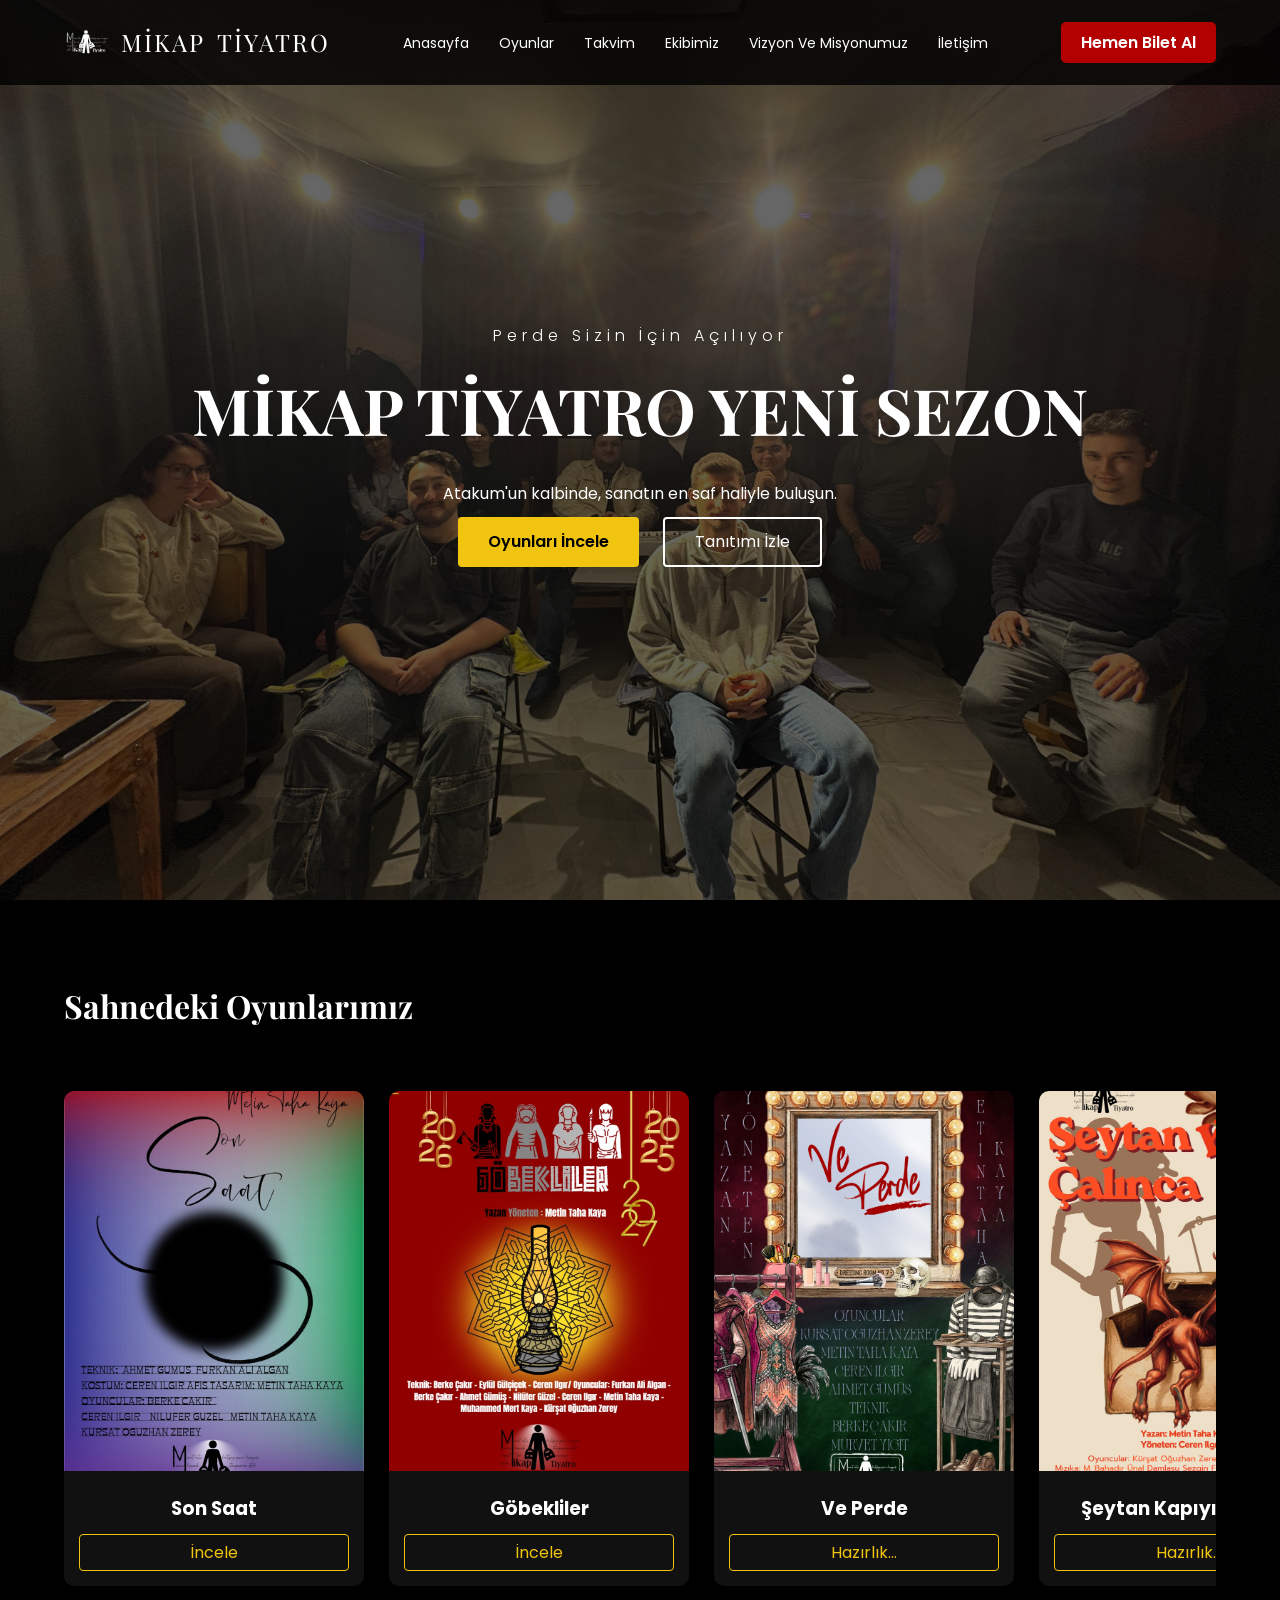
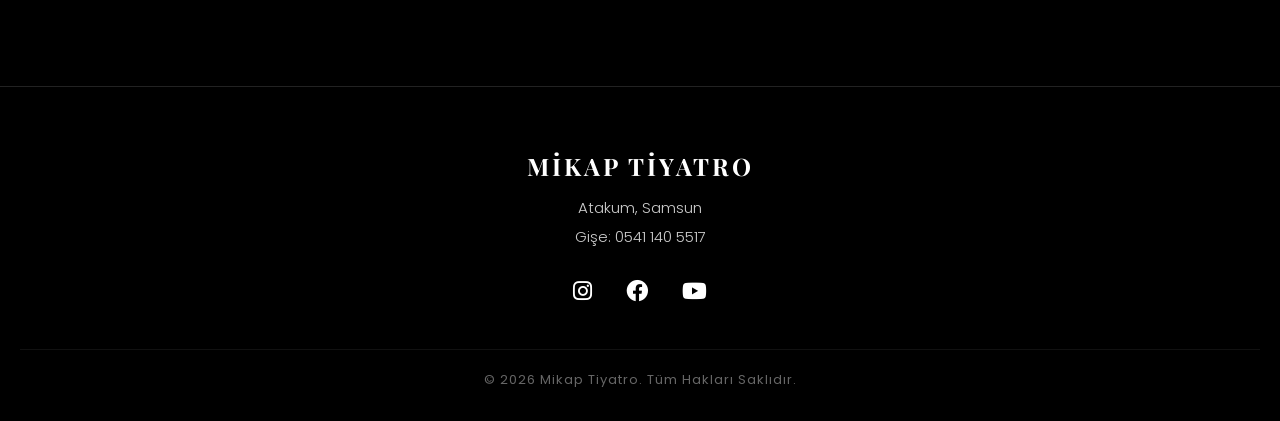
==== commit 3e06c8c6: "Add files via upload" ====
--- a/index.html
+++ b/index.html
@@ -65,7 +65,7 @@
         <h2>Sahnedeki Oyunlarımız</h2>
         <div class="plays-container">
             <div class="play-card">
-                <img src="sonsaat.png" alt="Oyun Afişi">
+                <img src="sonsaat.jpeg" alt="Oyun Afişi">
                 <div class="play-info">
                     <h3>Son Saat</h3>
                     <a href="oyun1.html" target="_blank" class="btn-buy">İncele</a>
@@ -82,6 +82,13 @@
                 <img src="veperde.jpeg" alt="Oyun Afişi">
                 <div class="play-info">
                     <h3>Ve Perde</h3>
+                    <a href="#" class="btn-buy">Hazırlık...</a>
+                </div>
+            </div>
+            <div class="play-card">
+                <img src="seytan.jpeg" alt="Oyun Afişi">
+                <div class="play-info">
+                    <h3>Şeytan Kapıyı Çalınca</h3>
                     <a href="#" class="btn-buy">Hazırlık...</a>
                 </div>
             </div>
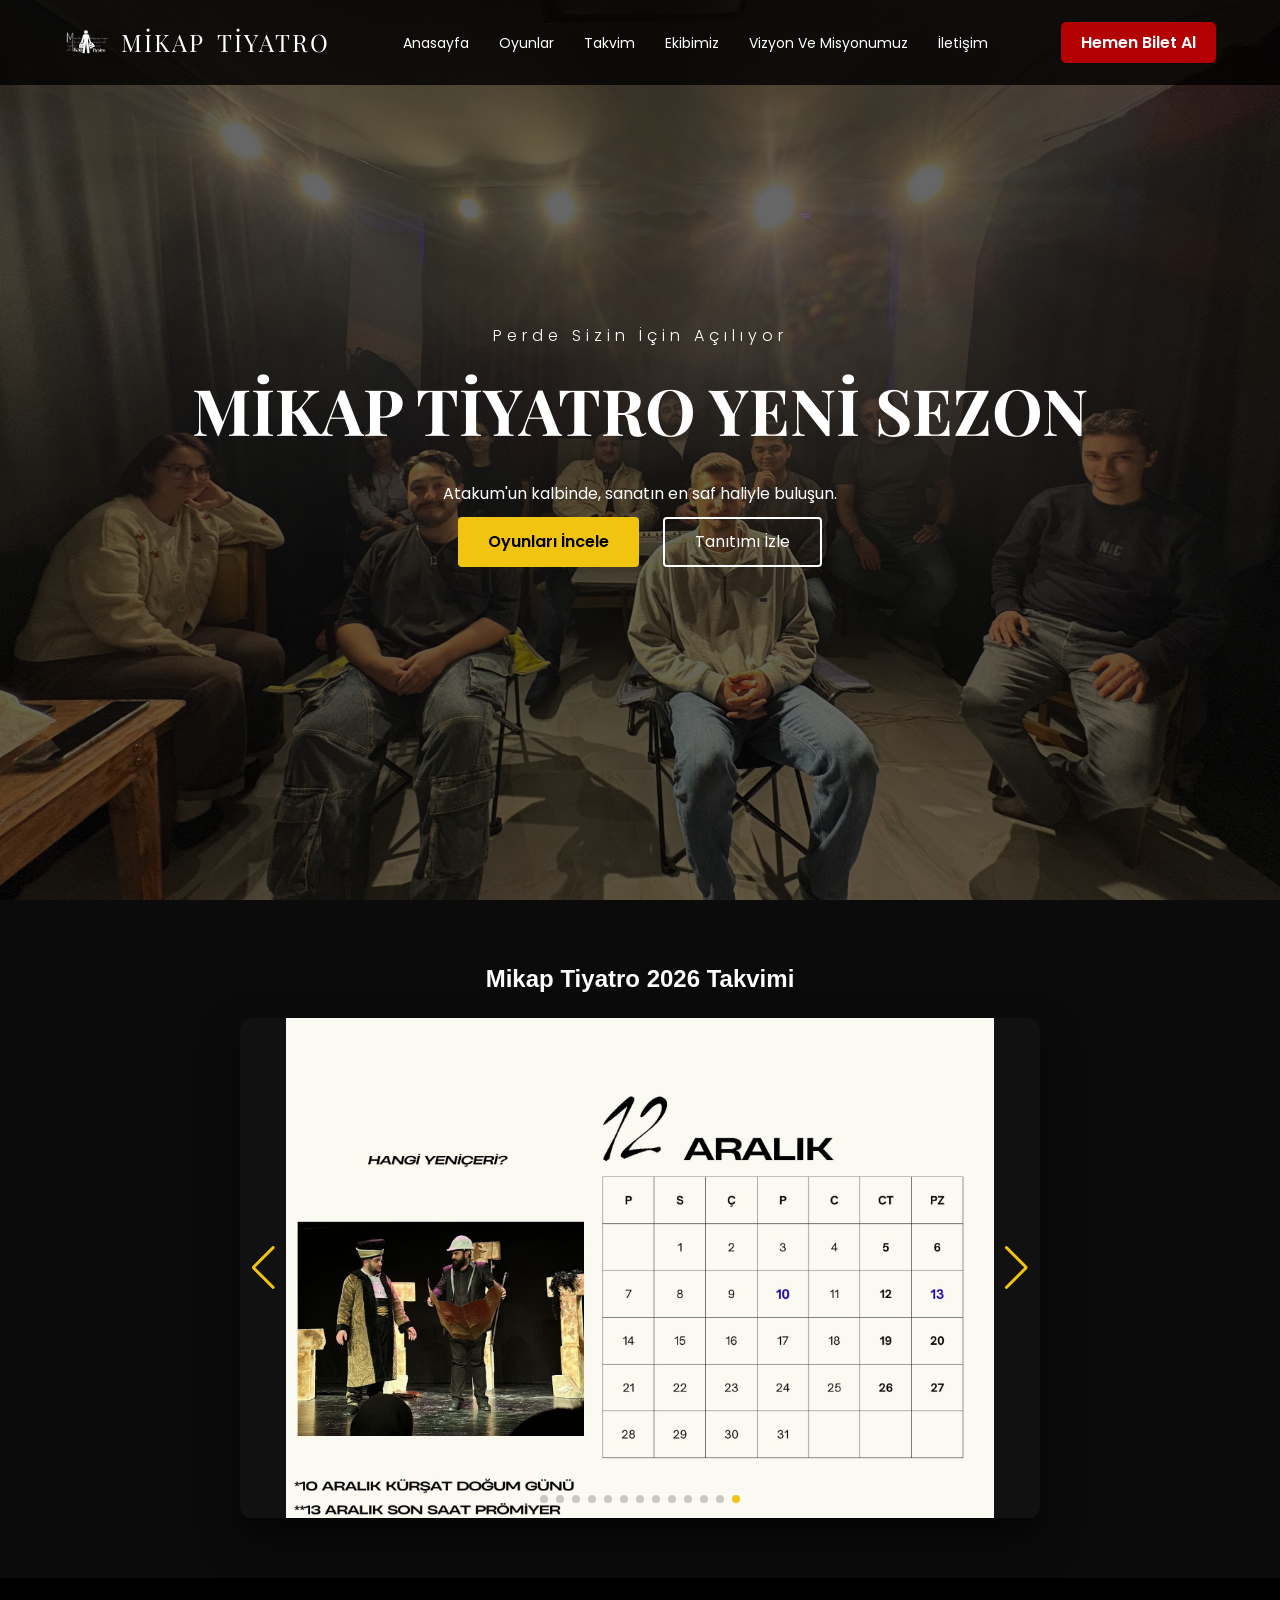
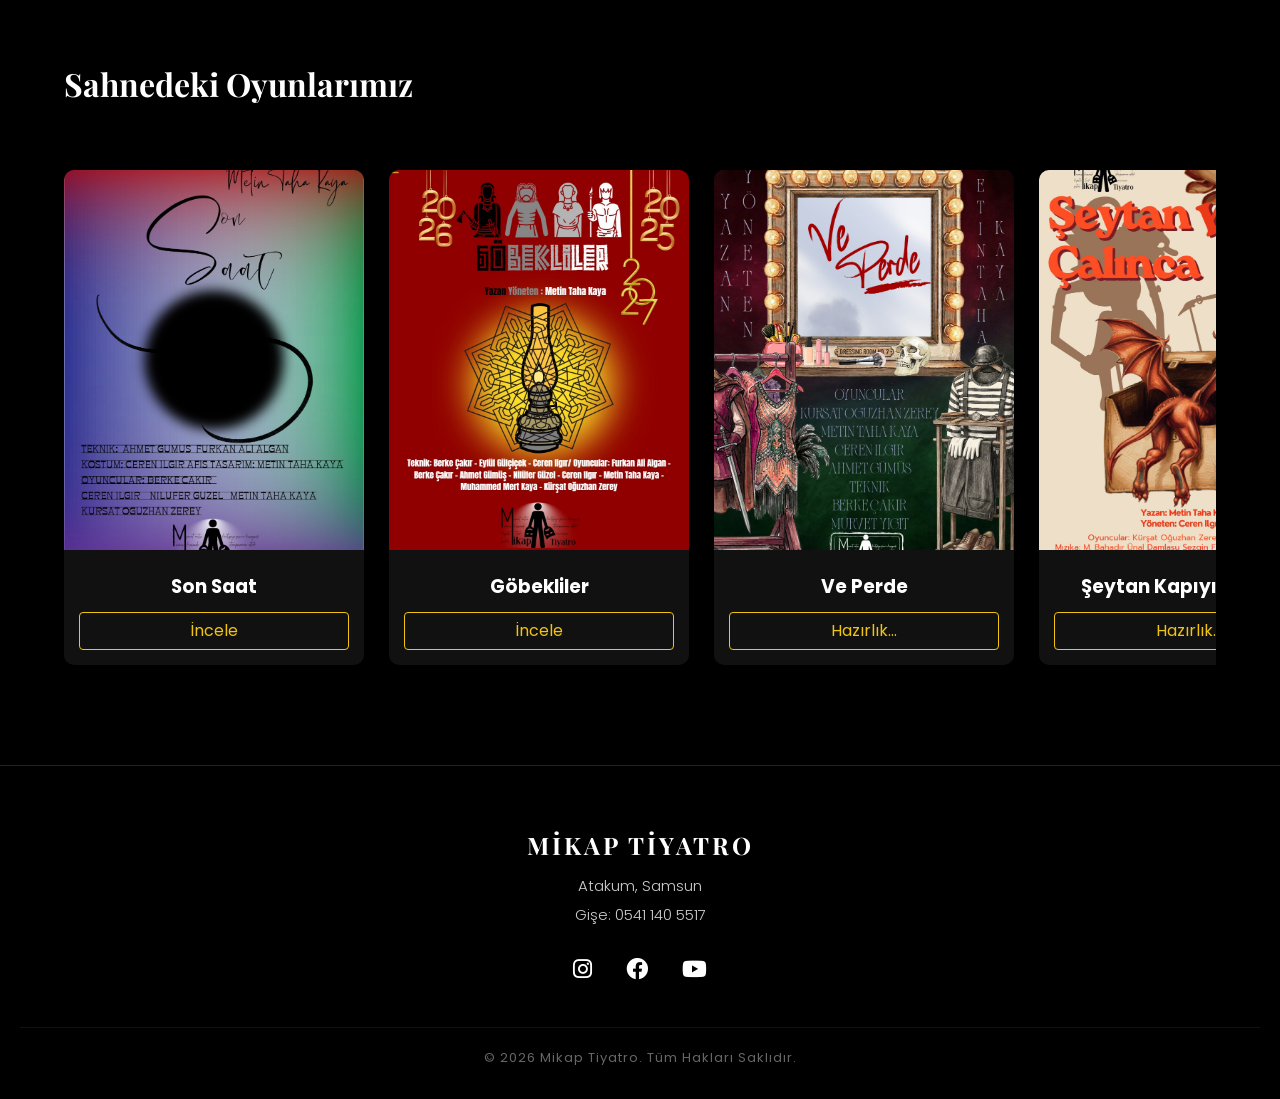
==== commit 5dbfeb9a: "Add files via upload" ====
--- a/index.html
+++ b/index.html
@@ -61,6 +61,63 @@
     </div>
 </section>
 
+<link rel="stylesheet" href="https://cdn.jsdelivr.net/npm/swiper@11/swiper-bundle.min.css" />
+
+<section class="takvim-modern-section">
+    <h2 class="takvim-baslik">Mikap Tiyatro 2026 Takvimi</h2>
+    
+    <div class="swiper mySwiper">
+        <div class="swiper-wrapper">
+            <div class="swiper-slide">
+                <img src="images/kapak.jpeg" alt="Mikap 2026 Kapak">
+            </div>
+            <div class="swiper-slide">
+                <img src="images/ocak.jpeg" alt="Ocak 2026">
+            </div>
+            <div class="swiper-slide">
+                <img src="images/subat.jpeg" alt="Şubat 2026">
+            </div>
+            <div class="swiper-slide">
+                <img src="images/mart.jpeg" alt="Mart 2026">
+            </div>
+            <div class="swiper-slide">
+                <img src="images/nisan.jpeg" alt="Nisan 2026">
+            </div>
+            <div class="swiper-slide">
+                <img src="images/mayis.jpeg" alt="Mayıs 2026">
+            </div>
+            <div class="swiper-slide">
+                <img src="images/haziran.jpeg" alt="Haziran 2026">
+            </div>
+            <div class="swiper-slide">
+                <img src="images/temmuz.jpeg" alt="Temmuz 2026">
+            </div>
+            <div class="swiper-slide">
+                <img src="images/agustos.jpeg" alt="Ağustos 2026">
+            </div>
+            <div class="swiper-slide">
+                <img src="images/eylul.jpeg" alt="Eylül 2026">
+            </div>
+            <div class="swiper-slide">
+                <img src="images/ekim.jpeg" alt="Ekim 2026">
+            </div>
+            <div class="swiper-slide">
+                <img src="images/kasim.jpeg" alt="Kasım 2026">
+            </div>
+            <div class="swiper-slide">
+                <img src="images/aralik.jpeg" alt="Aralık 2026">
+            </div>
+            </div>
+        
+        <div class="swiper-button-next"></div>
+        <div class="swiper-button-prev"></div>
+        
+        <div class="swiper-pagination"></div>
+    </div>
+</section>
+
+<script src="https://cdn.jsdelivr.net/npm/swiper@11/swiper-bundle.min.js"></script>
+
     <section id="oyunlar" class="plays-section">
         <h2>Sahnedeki Oyunlarımız</h2>
         <div class="plays-container">
@@ -102,7 +159,7 @@
         
         <div class="social-icons">
             <a href="https://instagram.com/mikaptiyatro"><i class="fab fa-instagram"></i></a>
-            <a href="#"><i class="fab fa-facebook"></i></a>
+            <a href="https://www.facebook.com/profile.php?id=61563645158672&locale=tr_TR"><i class="fab fa-facebook"></i></a>
             <a href="https://www.youtube.com/channel/UChvmHVL0fiUs_D_U11OLJiw"><i class="fab fa-youtube"></i></a>
         </div>
 
@@ -133,5 +190,51 @@
         setInterval(changeSlide, slideIntervalTime);
     }
 </script>
+
+<script>
+    // 1. Hangi ayda olduğumuzu bulan küçük bir fonksiyon yazıyoruz
+    function MevcutAyiBul() {
+        var bugun = new Date();
+        var ayIndex = bugun.getMonth(); // Ocak için 0, Şubat için 1... Aralık için 11 döner.
+        
+        // Sizin HTML yapınızda:
+        // Slide 0 -> Kapak
+        // Slide 1 -> Ocak
+        // Slide 2 -> Şubat ...
+        // Bu yüzden bulduğumuz ay indeksine +1 ekleyerek doğru slide numarasını buluyoruz.
+        return ayIndex + 1; 
+    }
+
+    // 2. Swiper'ı bu ayarlarla başlatıyoruz
+    var swiper = new Swiper(".mySwiper", {
+        initialSlide: MevcutAyiBul(), // Site açıldığında otomatik olarak mevcut ayı açar
+        loop: true,                  // Kaydırma bittiğinde takılmadan otomatik BAŞA DÖNER!
+        speed: 600,                  // Sayfa geçiş hızı (ms)
+        grabCursor: true,            // Fare el simgesine dönüşsün
+        centeredSlides: true,
+        
+        // Ok tuşları ile kontrol
+        navigation: {
+            nextEl: ".swiper-button-next",
+            prevEl: ".swiper-button-prev",
+        },
+        
+        // Alt noktalı gezinme
+        pagination: {
+            el: ".swiper-pagination",
+            clickable: true,
+        },
+        
+        // Klavye ok tuşları desteği
+        keyboard: {
+            enabled: true,
+            onlyInViewport: true,
+        },
+        
+        // Mobilde dokunmatik hassasiyeti
+        touchEventsTarget: 'container',
+    });
+</script>
+
 </body>
 </html>
--- a/style.css
+++ b/style.css
@@ -1341,4 +1341,51 @@
     .mv-main-title { font-size: 2rem; }
     .mv-text { font-size: 1.1rem; }
     .mv-box { padding: 25px; }
+}
+
+.takvim-modern-section {
+    background-color: #0b0b0b;
+    padding: 60px 0;
+    width: 100%;
+    display: flex;
+    flex-direction: column;
+    align-items: center;
+}
+
+.takvim-baslik {
+    color: #fff;
+    margin-bottom: 20px;
+    font-family: sans-serif;
+}
+
+/* Takvim Alanının Boyutları */
+.swiper {
+    width: 90%;
+    max-width: 800px; /* Bilgisayarda maksimum genişlik */
+    height: 500px;
+    aspect-ratio: 3 / 4; /* A3 dikey oranını korumak için (Gerekirse 4/3 yapabilirsiniz) */
+    border-radius: 12px;
+    box-shadow: 0 20px 40px rgba(0,0,0,0.6);
+}
+
+.swiper-slide {
+    display: flex;
+    justify-content: center;
+    align-items: center;
+    background: #111;
+}
+
+.swiper-slide img {
+    width: 100%;
+    height: 100%;
+    object-fit: contain; /* Görseli ezmeden veya kırpmadan çerçeveye tam sığdırır */
+}
+
+/* Okların ve Noktaların Renklerini Mikap Tarzı Yapalım (Neon Yeşil/Magenta) */
+.swiper-button-next, .swiper-button-prev {
+    color: #f1c40f !important; /* Neon Yeşil oklar */
+}
+
+.swiper-pagination-bullet-active {
+    background: #f1c40f !important; /* Aktif sayfa noktası Magenta */
 }
--- a/style.css
+++ b/style.css
@@ -1341,4 +1341,51 @@
     .mv-main-title { font-size: 2rem; }
     .mv-text { font-size: 1.1rem; }
     .mv-box { padding: 25px; }
+}
+
+.takvim-modern-section {
+    background-color: #0b0b0b;
+    padding: 60px 0;
+    width: 100%;
+    display: flex;
+    flex-direction: column;
+    align-items: center;
+}
+
+.takvim-baslik {
+    color: #fff;
+    margin-bottom: 20px;
+    font-family: sans-serif;
+}
+
+/* Takvim Alanının Boyutları */
+.swiper {
+    width: 90%;
+    max-width: 800px; /* Bilgisayarda maksimum genişlik */
+    height: 500px;
+    aspect-ratio: 3 / 4; /* A3 dikey oranını korumak için (Gerekirse 4/3 yapabilirsiniz) */
+    border-radius: 12px;
+    box-shadow: 0 20px 40px rgba(0,0,0,0.6);
+}
+
+.swiper-slide {
+    display: flex;
+    justify-content: center;
+    align-items: center;
+    background: #111;
+}
+
+.swiper-slide img {
+    width: 100%;
+    height: 100%;
+    object-fit: contain; /* Görseli ezmeden veya kırpmadan çerçeveye tam sığdırır */
+}
+
+/* Okların ve Noktaların Renklerini Mikap Tarzı Yapalım (Neon Yeşil/Magenta) */
+.swiper-button-next, .swiper-button-prev {
+    color: #f1c40f !important; /* Neon Yeşil oklar */
+}
+
+.swiper-pagination-bullet-active {
+    background: #f1c40f !important; /* Aktif sayfa noktası Magenta */
 }
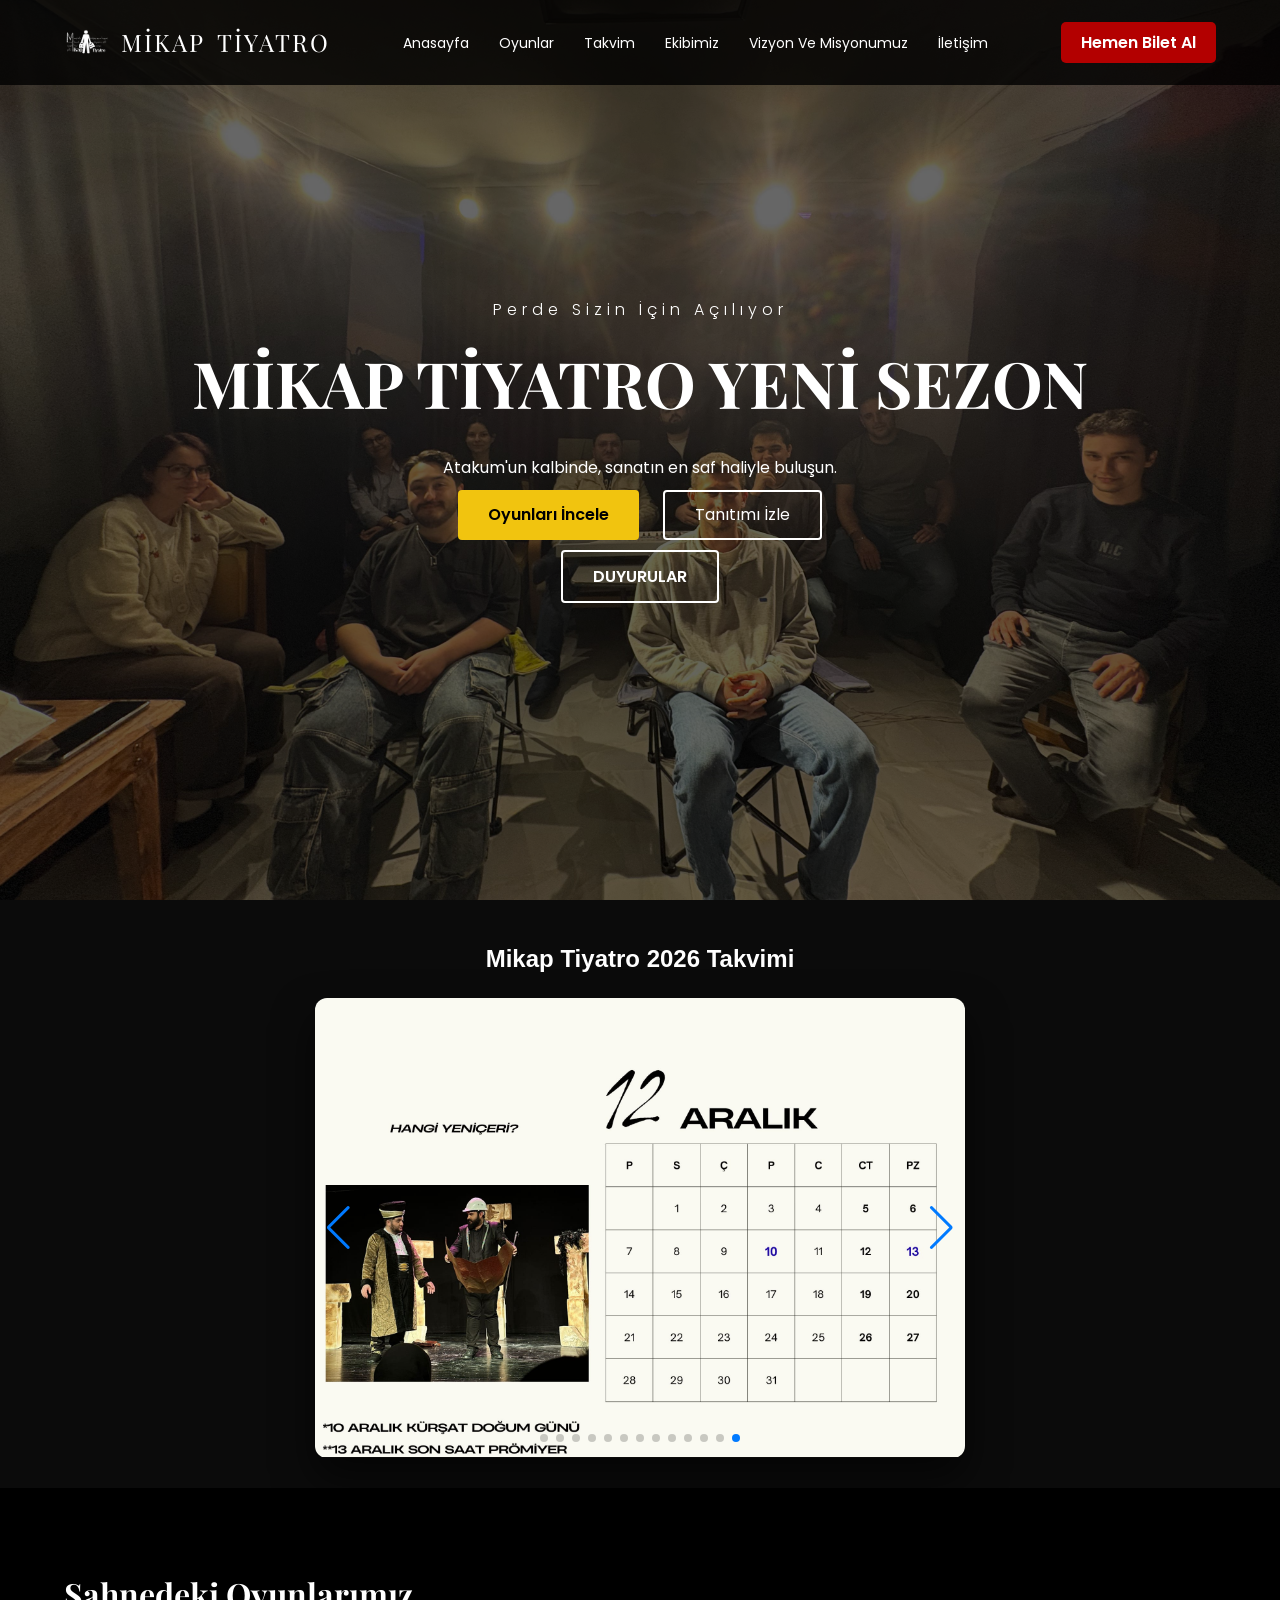
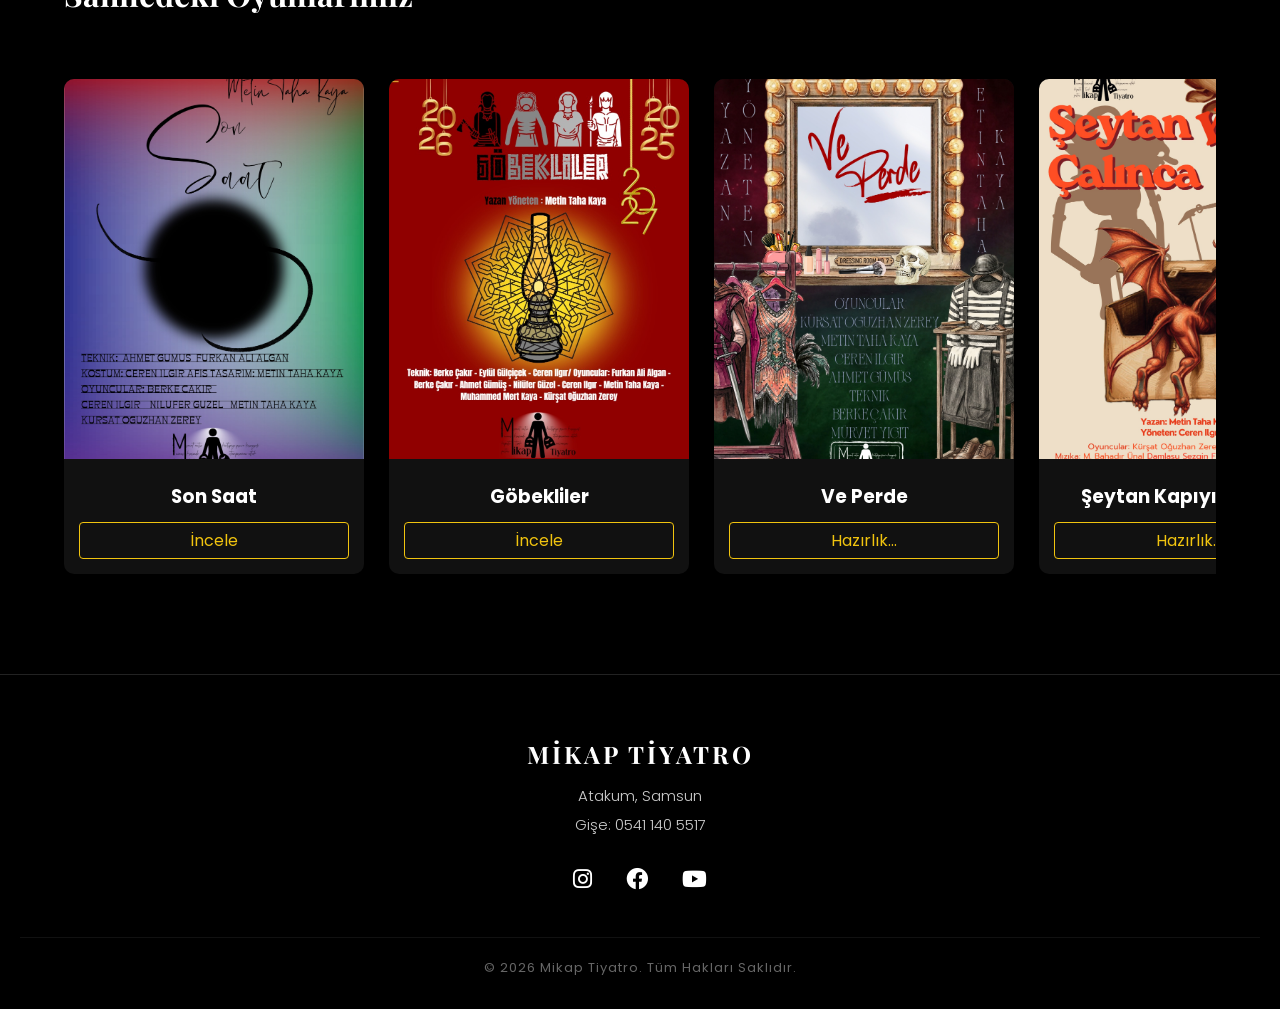
==== commit 7e787d82: "Add files via upload" ====
--- a/index.html
+++ b/index.html
@@ -56,7 +56,8 @@
         <p>Atakum'un kalbinde, sanatın en saf haliyle buluşun.</p>
         <div class="hero-btns">
             <a href="#oyunlar" class="btn-yellow">Oyunları İncele</a>
-            <a href="https://www.youtube.com/watch?v=IDrZ6-iegOY" target="_blank" class="btn-outline">Tanıtımı İzle</a>
+            <a href="https://www.youtube.com/watch?v=IDrZ6-iegOY" target="_blank" class="btn-outline">Tanıtımı İzle</a> <br>
+            <a href="duyurular.html" class="btn btn-announcement">Duyurular</a>
         </div>
     </div>
 </section>
--- a/style.css
+++ b/style.css
@@ -1345,7 +1345,8 @@
 
 .takvim-modern-section {
     background-color: #0b0b0b;
-    padding: 60px 0;
+    padding-top: 40px;    /* Üst boşluğu biraz daralttık */
+    padding-bottom: 20px; /* ALTTAKİ DEVASA BOŞLUĞU SIFIRLAMAK İÇİN BURAYI KÜÇÜLTTÜK */
     width: 100%;
     display: flex;
     flex-direction: column;
@@ -1361,11 +1362,19 @@
 /* Takvim Alanının Boyutları */
 .swiper {
     width: 90%;
-    max-width: 800px; /* Bilgisayarda maksimum genişlik */
-    height: 500px;
-    aspect-ratio: 3 / 4; /* A3 dikey oranını korumak için (Gerekirse 4/3 yapabilirsiniz) */
+    max-width: 650px;    /* Bilgisayarda ideal bir büyüklük sunar */
+    height: auto !important; /* Yüksekliğin otomatik hesaplanmasını zorunlu kılıyoruz */
+    margin-bottom: 10px; /* Swiper'ın hemen altındaki boşluk */
+    box-shadow: 0 20px 40px rgba(0,0,0,0.6);
     border-radius: 12px;
-    box-shadow: 0 20px 40px rgba(0,0,0,0.6);
+}
+
+/* MOBİL CİHAZLAR İÇİN ÖZEL AYAR (Ekran genişliği 768px'den küçükse) */
+@media (max-width: 768px) {
+    .swiper {
+        width: 95%; /* Telefonda sağdan soldan az bir pay bıraksın */
+        max-width: 380px; /* Telefon ekranında taşma yapmayacak ideal genişlik */
+    }
 }
 
 .swiper-slide {
@@ -1377,15 +1386,42 @@
 
 .swiper-slide img {
     width: 100%;
-    height: 100%;
-    object-fit: contain; /* Görseli ezmeden veya kırpmadan çerçeveye tam sığdırır */
-}
-
-/* Okların ve Noktaların Renklerini Mikap Tarzı Yapalım (Neon Yeşil/Magenta) */
-.swiper-button-next, .swiper-button-prev {
-    color: #f1c40f !important; /* Neon Yeşil oklar */
-}
-
-.swiper-pagination-bullet-active {
-    background: #f1c40f !important; /* Aktif sayfa noktası Magenta */
-}+    height: auto !important; /* Görselin kendi dikey oranına göre kutunun şekil almasını sağlar */
+    display: block;
+    object-fit: contain;
+}
+
+/* Butonların genel kapsayıcısı (Alt alta hizalamak istersen) */
+.button-container {
+    display: flex;
+    flex-direction: column; /* Butonları alt alta dizer */
+    align-items: center;    /* Ortalar */
+    gap: 15px;              /* Aralarındaki boşluk */
+}
+
+/* Eğer mevcut butonlar yan yanaysa ve sadece duyurular butonunu 
+   alt satıra tek başına koymak istersen, CSS'i bozmamak için width%100 verebilirsin */
+
+/* Yeni Duyurular Butonunun Stili */
+.btn-announcement {
+    display: inline-block;
+    padding: 12px 30px;
+    font-size: 16px;
+    font-weight: 600;
+    color: #ffffff;
+    text-decoration: none;
+    text-transform: uppercase;
+    border: 2px solid #ffffff; /* Beyaz çerçeve */
+    border-radius: 4px;        /* Köşe ovalliği */
+    background-color: transparent;
+    transition: all 0.3s ease;
+    cursor: pointer;
+}
+
+/* Üzerine gelindiğinde (Hover) Efekti */
+.btn-announcement:hover {
+    background-color: #ffffff; /* Arka plan beyaza döner */
+    color: #000000;            /* Yazı siyah olur */
+    box-shadow: 0px 4px 15px rgba(255, 255, 255, 0.3); /* Hafif parlama */
+}
+
--- a/style.css
+++ b/style.css
@@ -1345,7 +1345,8 @@
 
 .takvim-modern-section {
     background-color: #0b0b0b;
-    padding: 60px 0;
+    padding-top: 40px;    /* Üst boşluğu biraz daralttık */
+    padding-bottom: 20px; /* ALTTAKİ DEVASA BOŞLUĞU SIFIRLAMAK İÇİN BURAYI KÜÇÜLTTÜK */
     width: 100%;
     display: flex;
     flex-direction: column;
@@ -1361,11 +1362,19 @@
 /* Takvim Alanının Boyutları */
 .swiper {
     width: 90%;
-    max-width: 800px; /* Bilgisayarda maksimum genişlik */
-    height: 500px;
-    aspect-ratio: 3 / 4; /* A3 dikey oranını korumak için (Gerekirse 4/3 yapabilirsiniz) */
+    max-width: 650px;    /* Bilgisayarda ideal bir büyüklük sunar */
+    height: auto !important; /* Yüksekliğin otomatik hesaplanmasını zorunlu kılıyoruz */
+    margin-bottom: 10px; /* Swiper'ın hemen altındaki boşluk */
+    box-shadow: 0 20px 40px rgba(0,0,0,0.6);
     border-radius: 12px;
-    box-shadow: 0 20px 40px rgba(0,0,0,0.6);
+}
+
+/* MOBİL CİHAZLAR İÇİN ÖZEL AYAR (Ekran genişliği 768px'den küçükse) */
+@media (max-width: 768px) {
+    .swiper {
+        width: 95%; /* Telefonda sağdan soldan az bir pay bıraksın */
+        max-width: 380px; /* Telefon ekranında taşma yapmayacak ideal genişlik */
+    }
 }
 
 .swiper-slide {
@@ -1377,15 +1386,42 @@
 
 .swiper-slide img {
     width: 100%;
-    height: 100%;
-    object-fit: contain; /* Görseli ezmeden veya kırpmadan çerçeveye tam sığdırır */
-}
-
-/* Okların ve Noktaların Renklerini Mikap Tarzı Yapalım (Neon Yeşil/Magenta) */
-.swiper-button-next, .swiper-button-prev {
-    color: #f1c40f !important; /* Neon Yeşil oklar */
-}
-
-.swiper-pagination-bullet-active {
-    background: #f1c40f !important; /* Aktif sayfa noktası Magenta */
-}+    height: auto !important; /* Görselin kendi dikey oranına göre kutunun şekil almasını sağlar */
+    display: block;
+    object-fit: contain;
+}
+
+/* Butonların genel kapsayıcısı (Alt alta hizalamak istersen) */
+.button-container {
+    display: flex;
+    flex-direction: column; /* Butonları alt alta dizer */
+    align-items: center;    /* Ortalar */
+    gap: 15px;              /* Aralarındaki boşluk */
+}
+
+/* Eğer mevcut butonlar yan yanaysa ve sadece duyurular butonunu 
+   alt satıra tek başına koymak istersen, CSS'i bozmamak için width%100 verebilirsin */
+
+/* Yeni Duyurular Butonunun Stili */
+.btn-announcement {
+    display: inline-block;
+    padding: 12px 30px;
+    font-size: 16px;
+    font-weight: 600;
+    color: #ffffff;
+    text-decoration: none;
+    text-transform: uppercase;
+    border: 2px solid #ffffff; /* Beyaz çerçeve */
+    border-radius: 4px;        /* Köşe ovalliği */
+    background-color: transparent;
+    transition: all 0.3s ease;
+    cursor: pointer;
+}
+
+/* Üzerine gelindiğinde (Hover) Efekti */
+.btn-announcement:hover {
+    background-color: #ffffff; /* Arka plan beyaza döner */
+    color: #000000;            /* Yazı siyah olur */
+    box-shadow: 0px 4px 15px rgba(255, 255, 255, 0.3); /* Hafif parlama */
+}
+
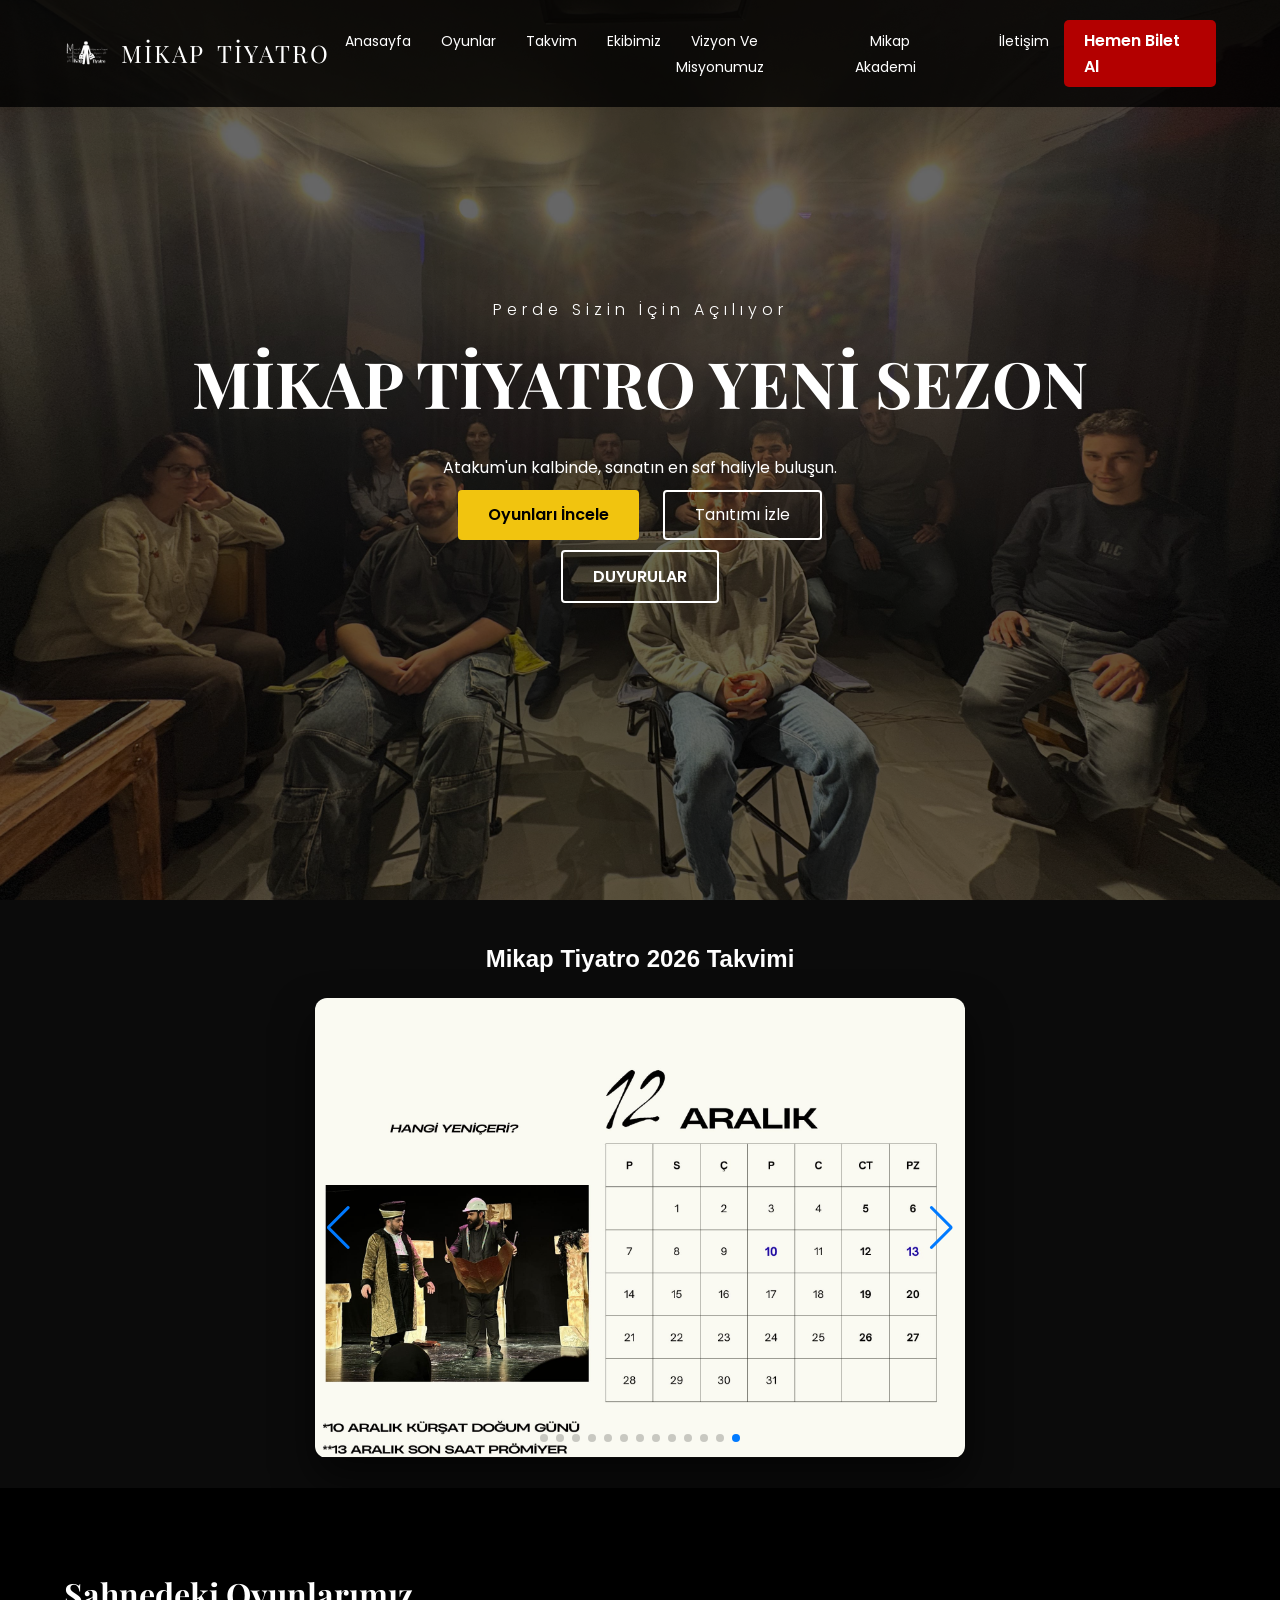
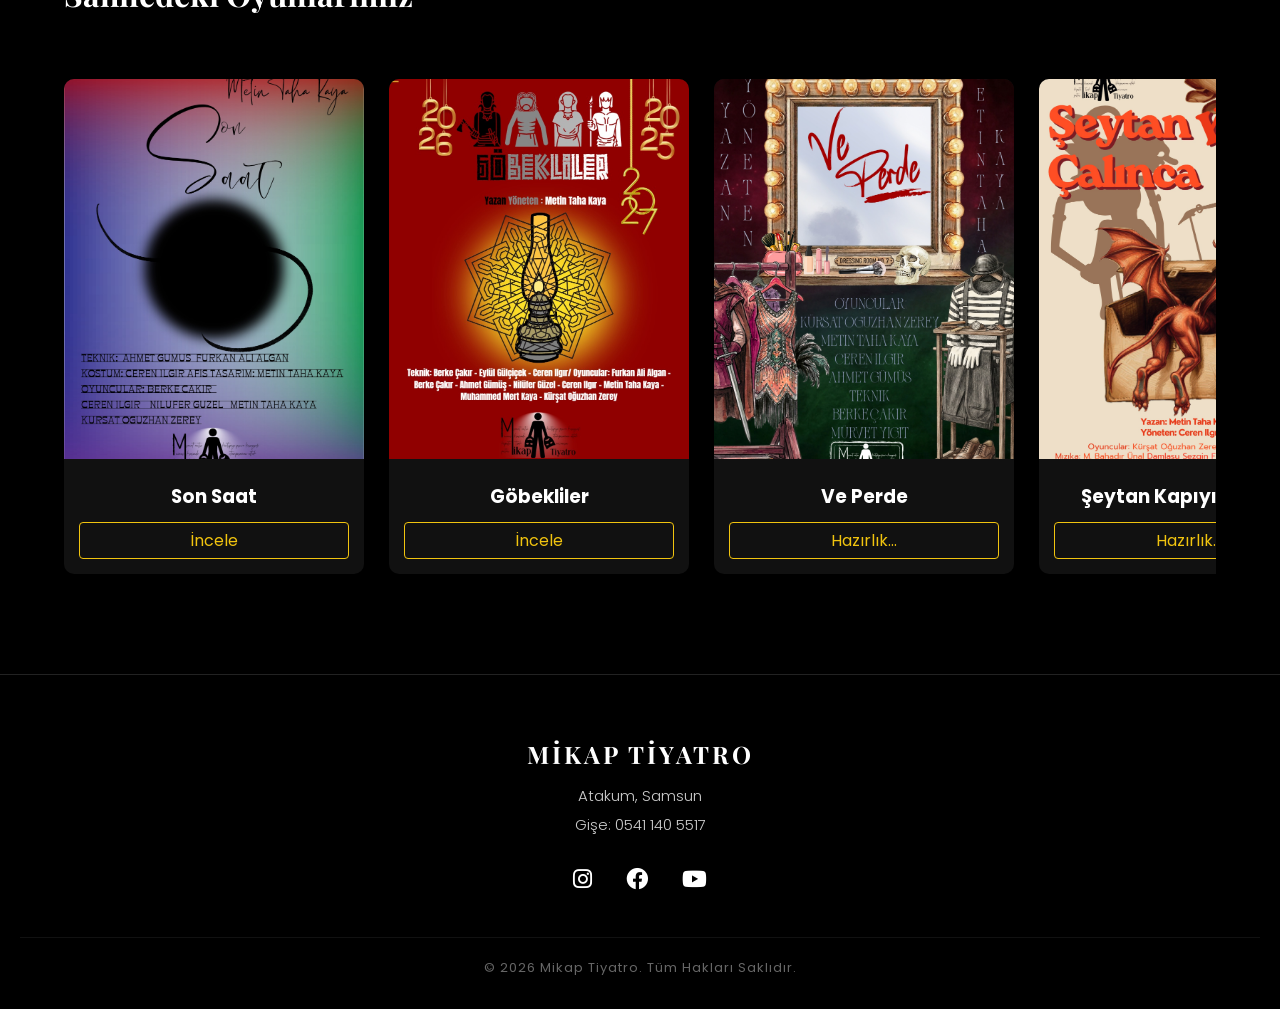
==== commit a23a4a42: "Add files via upload" ====
--- a/index.html
+++ b/index.html
@@ -33,6 +33,7 @@
                 <li><a href="takvim.html">Takvim</a></li>
                 <li><a href="ekip.html">Ekibimiz</a></li>
                <li><a href="misyon-vizyon.html">Vizyon Ve Misyonumuz</a></li>
+               <li><a href="akademi.html">Mikap Akademi</a></li>
                 <li><a href="iletisim.html">İletişim</a></li>
             </ul>
             <a href="https://biletinial.com/tr-tr/tiyatro/son-saat" class="btn-ticket-red">Hemen Bilet Al</a>
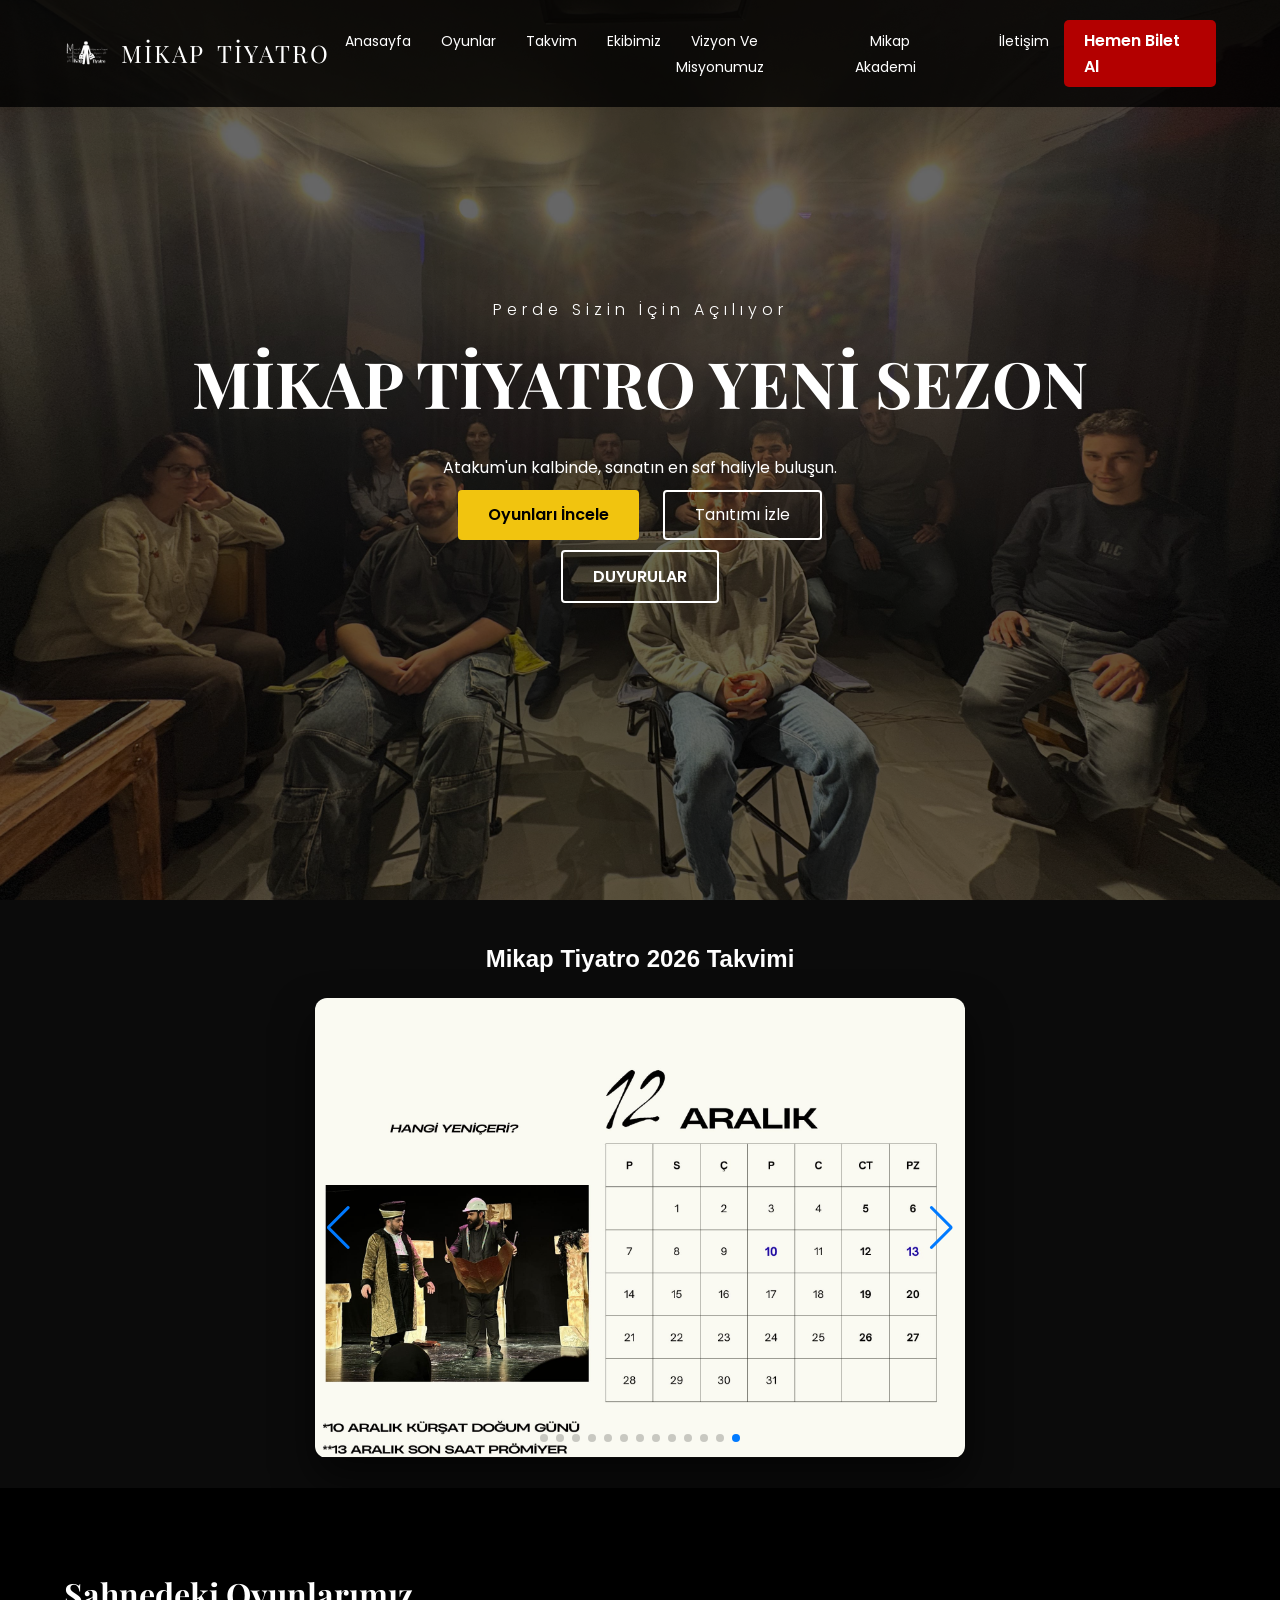
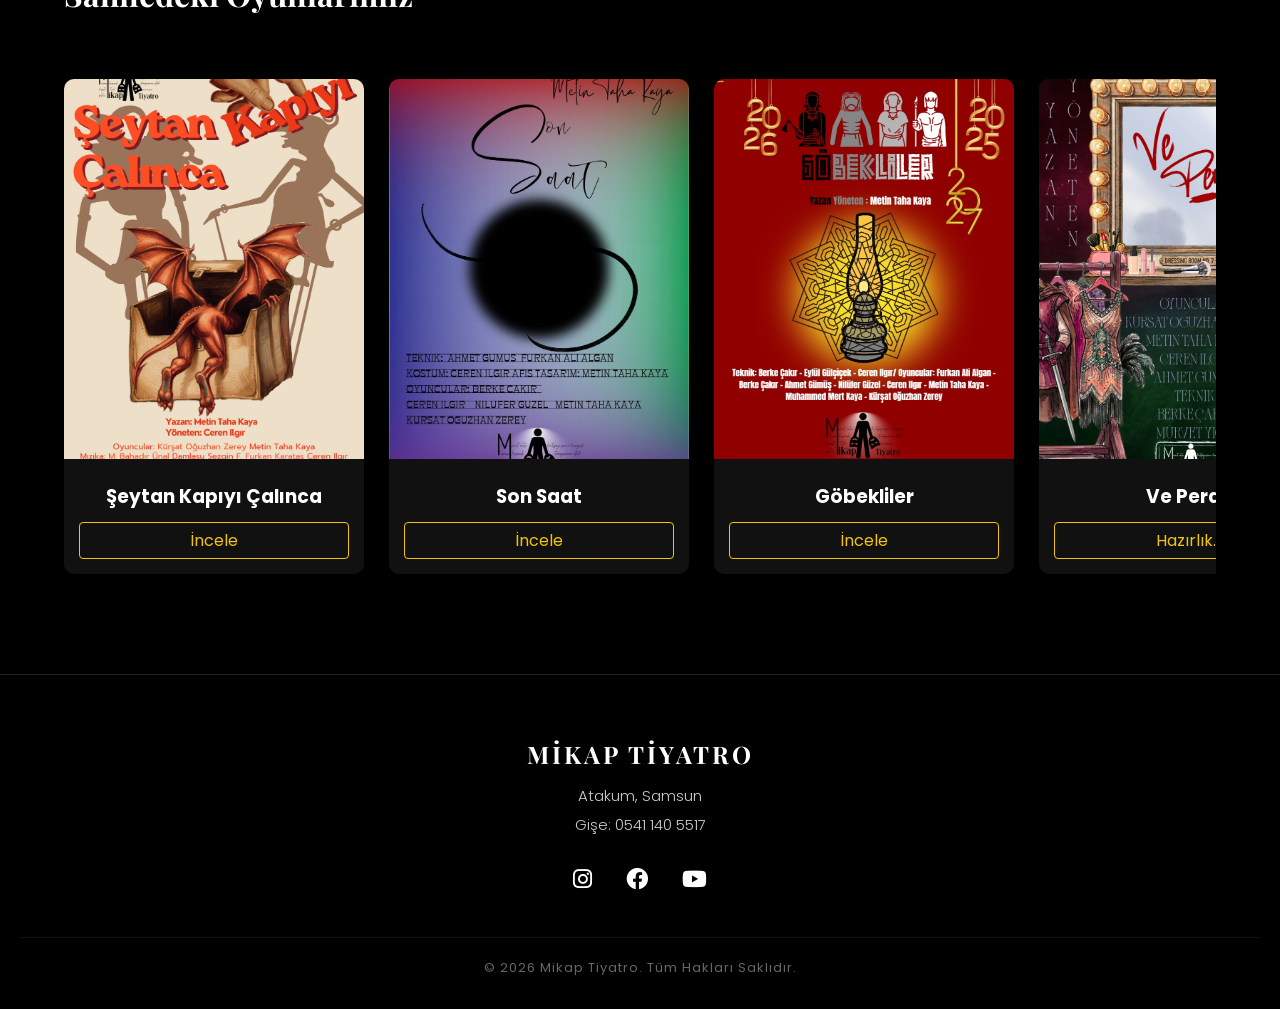
==== commit fd1db311: "Add files via upload" ====
--- a/index.html
+++ b/index.html
@@ -122,7 +122,15 @@
 
     <section id="oyunlar" class="plays-section">
         <h2>Sahnedeki Oyunlarımız</h2>
+        
         <div class="plays-container">
+            <div class="play-card">
+                <img src="seytan.jpeg" alt="Oyun Afişi">
+                <div class="play-info">
+                    <h3>Şeytan Kapıyı Çalınca</h3>
+                    <a href="seytan.html" class="btn-buy">İncele</a>
+                </div>
+            </div>
             <div class="play-card">
                 <img src="sonsaat.jpeg" alt="Oyun Afişi">
                 <div class="play-info">
@@ -144,11 +152,12 @@
                     <a href="#" class="btn-buy">Hazırlık...</a>
                 </div>
             </div>
-            <div class="play-card">
-                <img src="seytan.jpeg" alt="Oyun Afişi">
-                <div class="play-info">
-                    <h3>Şeytan Kapıyı Çalınca</h3>
-                    <a href="#" class="btn-buy">Hazırlık...</a>
+            
+            <div class="play-card">
+                <img src="skecgece.jpg" alt="Oyun Afişi">
+                <div class="play-info">
+                    <h3>Skeç Gecesi</h3>
+                    <a href="oyun3.html" target="_blank" class="btn-buy">İncele</a>
                 </div>
             </div>
             </div>
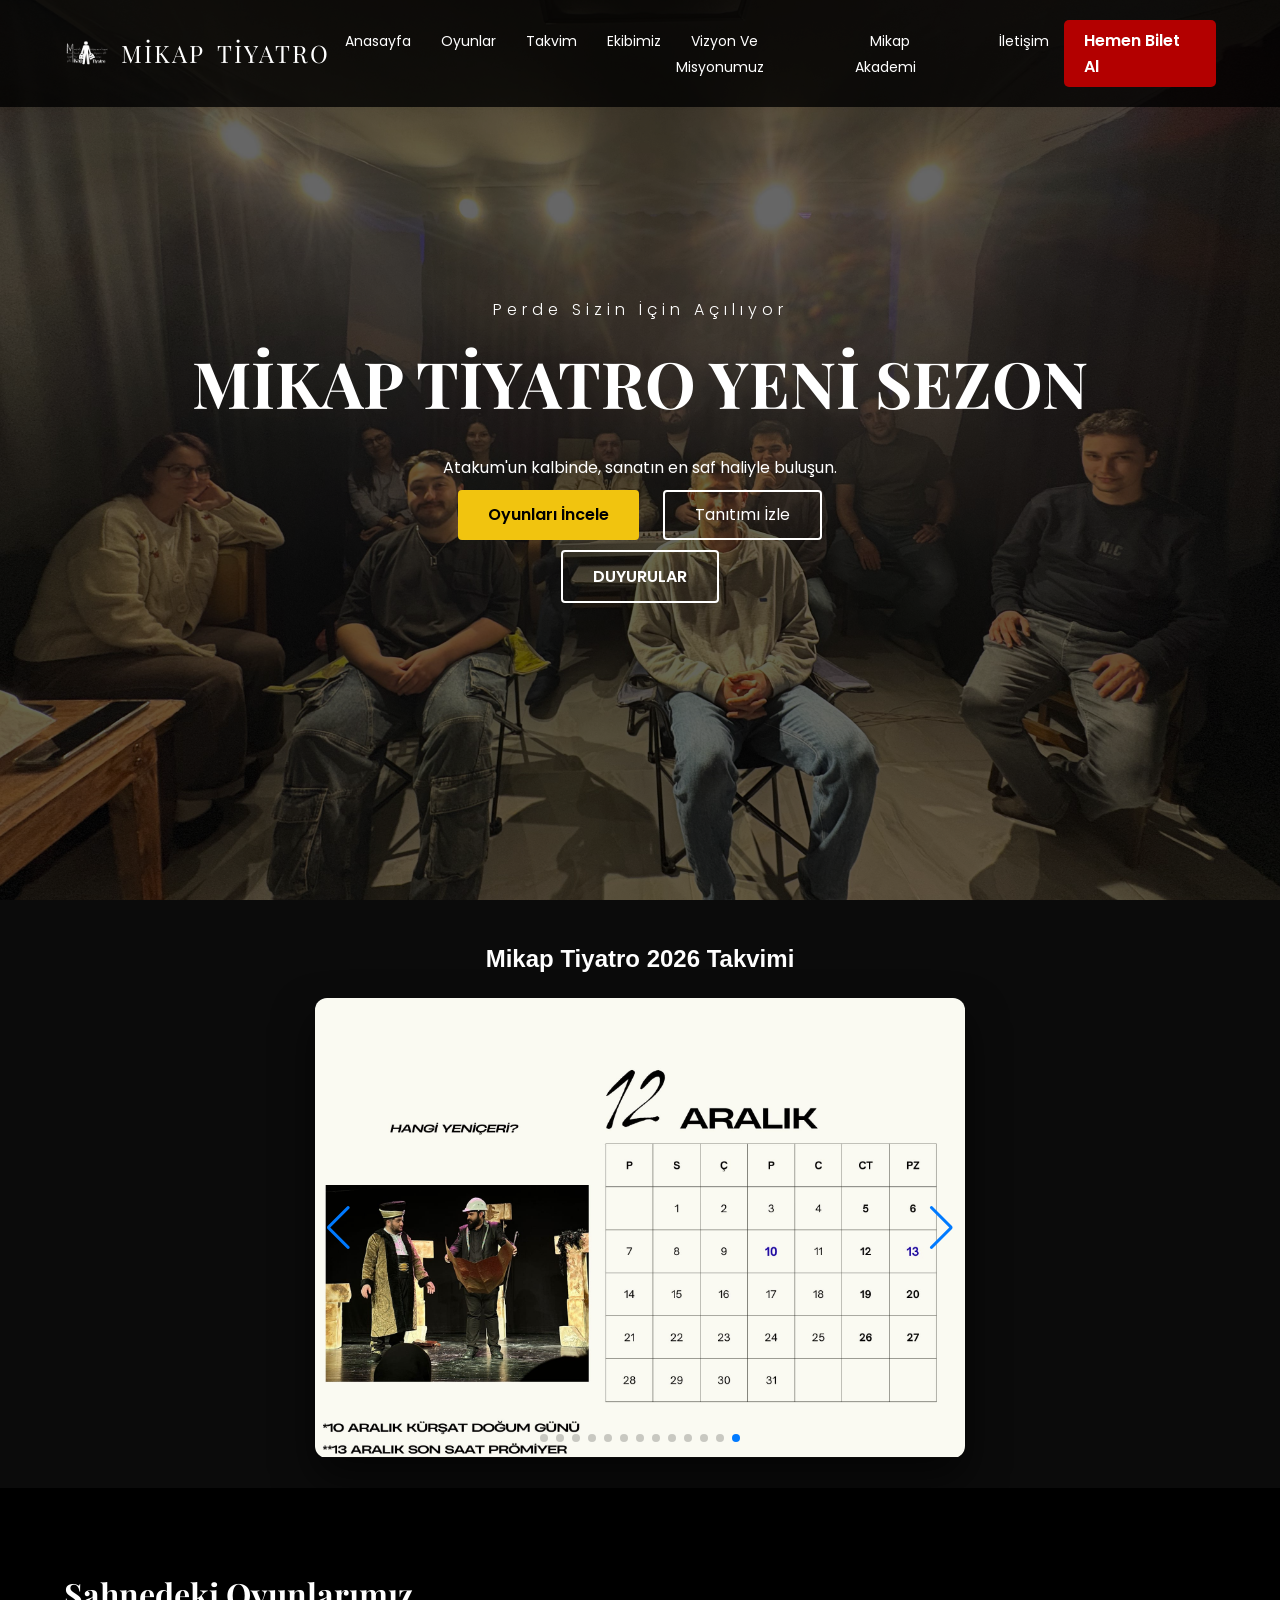
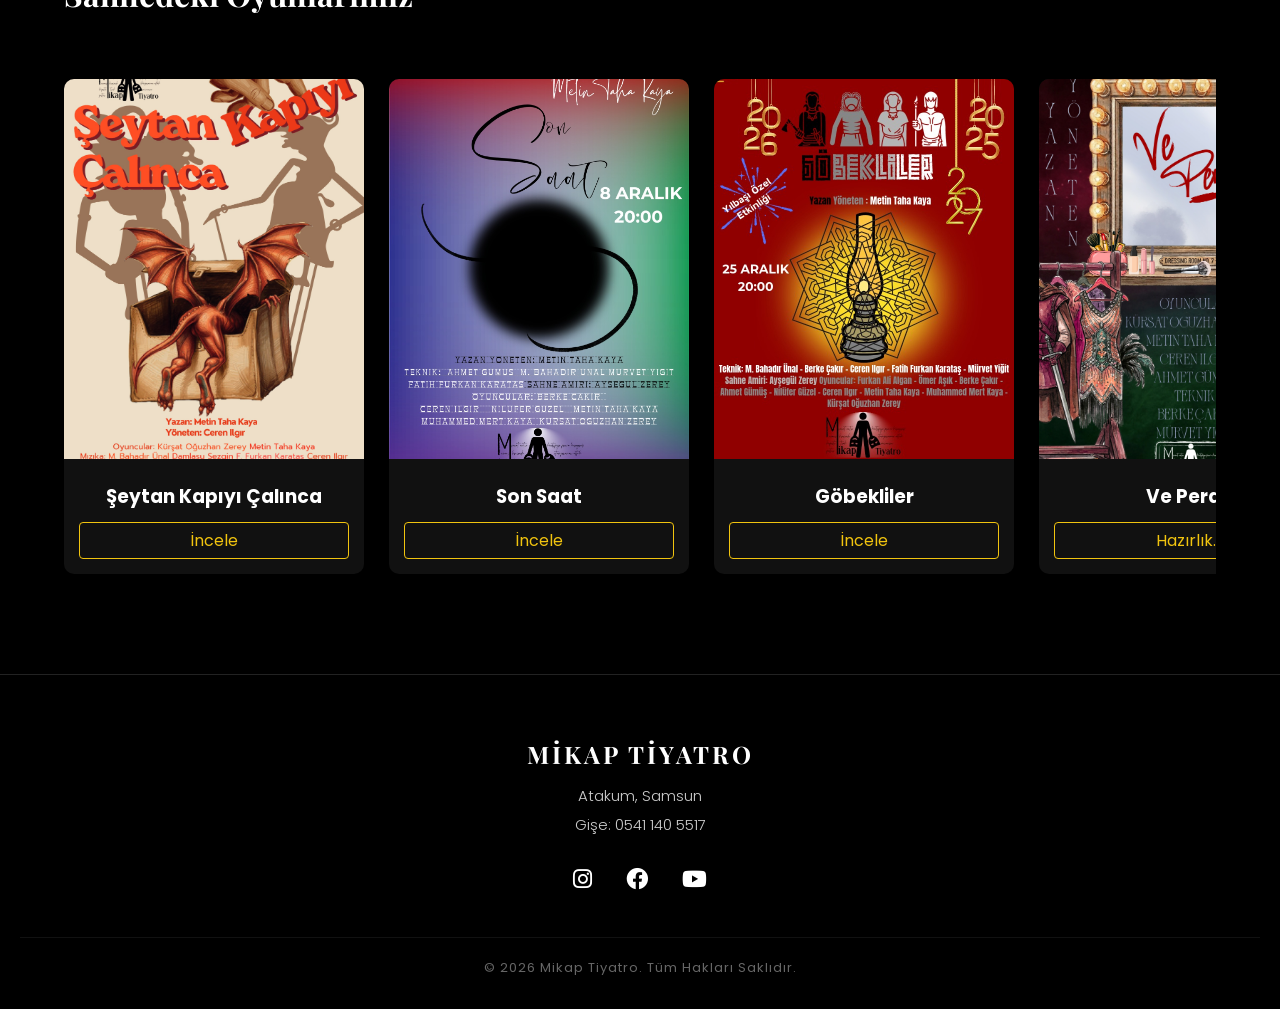
==== commit 82adf4ea: "Update index.html" ====
--- a/index.html
+++ b/index.html
@@ -132,14 +132,14 @@
                 </div>
             </div>
             <div class="play-card">
-                <img src="sonsaat.jpeg" alt="Oyun Afişi">
+                <img src="sonsaat.jpg" alt="Oyun Afişi">
                 <div class="play-info">
                     <h3>Son Saat</h3>
                     <a href="oyun1.html" target="_blank" class="btn-buy">İncele</a>
                 </div>
             </div>
             <div class="play-card">
-                <img src="gobekliler.jpeg" alt="Oyun Afişi">
+                <img src="gobekliler.jpg" alt="Oyun Afişi">
                 <div class="play-info">
                     <h3>Göbekliler</h3>
                     <a href="oyun2.html" class="btn-buy">İncele</a>
@@ -248,4 +248,4 @@
 </script>
 
 </body>
-</html>+</html>
